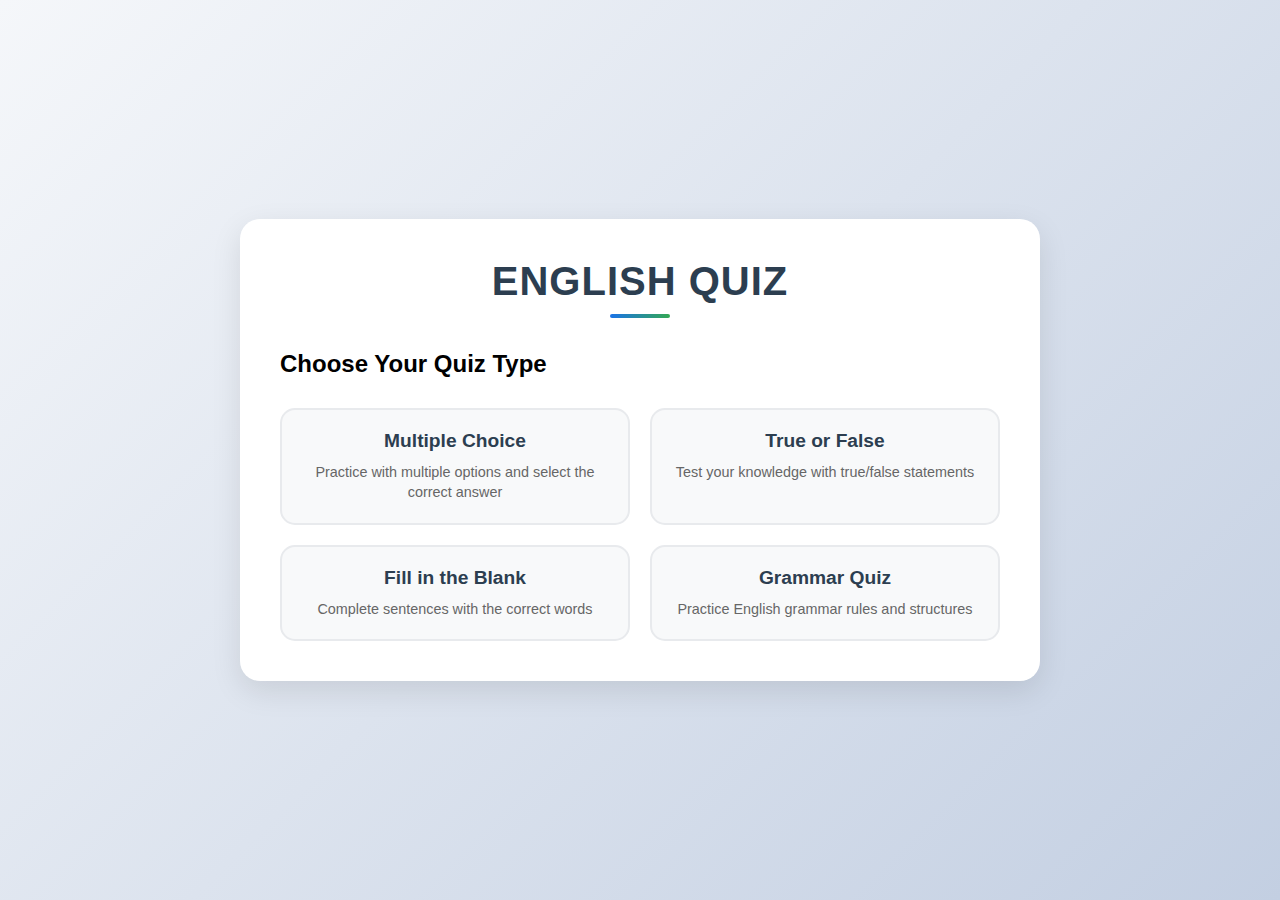
==== index.html @ 9cf87bb0 "second commit" ====
<!DOCTYPE html>
<html lang="en">

<head>
    <meta charset="UTF-8">
    <meta name="viewport" content="width=device-width, initial-scale=1.0">
    <title>English Quiz</title>
    <link rel="stylesheet" href="styles.css">
</head>

<body>
    <div class="container">
        <h1>English Quiz</h1>
        
        <!-- Quiz Selection Screen -->
        <div id="quiz-selection" class="active-section">
            <h2>Choose Your Quiz Type</h2>
            <div class="quiz-types">
                <div class="quiz-type" data-type="multiple-choice">
                    <h3>Multiple Choice</h3>
                    <p>Practice with multiple options and select the correct answer</p>
                </div>
                <div class="quiz-type" data-type="true-false">
                    <h3>True or False</h3>
                    <p>Test your knowledge with true/false statements</p>
                </div>
                <div class="quiz-type" data-type="fill-blank">
                    <h3>Fill in the Blank</h3>
                    <p>Complete sentences with the correct words</p>
                </div>
                <div class="quiz-type" data-type="grammar">
                    <h3>Grammar Quiz</h3>
                    <p>Practice English grammar rules and structures</p>
                </div>
            </div>
        </div>

        <!-- Quiz Container -->
        <div id="quiz-container" class="hide">
            <div id="progress-bar">
                <div id="progress"></div>
            </div>
            <div id="question-container">
                <h2 id="question"></h2>
                <div id="options-container"></div>
            </div>
            <button id="next-btn" class="btn">Next Question</button>
        </div>

        <!-- Result Container -->
        <div id="result-container" class="hide">
            <h2>Quiz Complete!</h2>
            <div class="score-details">
                <div class="score-circle">
                    <span id="score">0</span>
                    <span class="score-text">out of</span>
                    <span id="total-questions">0</span>
                </div>
            </div>
            <div class="action-buttons">
                <button id="try-again-btn" class="btn">Try Again</button>
                <button id="home-btn" class="btn btn-secondary">Back to Home</button>
            </div>
        </div>
    </div>
    <script src="script.js"></script>
</body>

</html>
---- styles.css ----
* {
    margin: 0;
    padding: 0;
    box-sizing: border-box;
    font-family: 'Poppins', Arial, sans-serif;
}

@keyframes fadeIn {
    from { opacity: 0; transform: translateY(20px); }
    to { opacity: 1; transform: translateY(0); }
}

@keyframes shake {
    0%, 100% { transform: translateX(0); }
    25% { transform: translateX(-5px); }
    75% { transform: translateX(5px); }
}

@keyframes pulse {
    0% { transform: scale(1); }
    50% { transform: scale(1.05); }
    100% { transform: scale(1); }
}

body {
    background: linear-gradient(135deg, #f5f7fa 0%, #c3cfe2 100%);
    min-height: 100vh;
    display: flex;
    justify-content: center;
    align-items: center;
    padding: 20px;
}

.container {
    background-color: white;
    border-radius: 20px;
    padding: 2.5rem;
    box-shadow: 0 10px 30px rgba(0, 0, 0, 0.1);
    width: 90%;
    max-width: 800px;
    animation: fadeIn 0.8s ease-out;
}

/* Quiz Selection Styles */
.quiz-types {
    display: grid;
    grid-template-columns: repeat(auto-fit, minmax(240px, 1fr));
    gap: 20px;
    margin-top: 30px;
}

.quiz-type {
    background: #f8f9fa;
    border: 2px solid #e8eaed;
    border-radius: 15px;
    padding: 20px;
    cursor: pointer;
    transition: all 0.3s ease;
    text-align: center;
}

.quiz-type:hover {
    transform: translateY(-5px);
    border-color: #1a73e8;
    box-shadow: 0 10px 20px rgba(26, 115, 232, 0.1);
}

.quiz-type h3 {
    color: #2c3e50;
    margin-bottom: 10px;
    font-size: 1.2rem;
}

.quiz-type p {
    color: #666;
    font-size: 0.9rem;
    line-height: 1.4;
}

/* Progress Bar */
#progress-bar {
    width: 100%;
    height: 8px;
    background-color: #f0f2f5;
    border-radius: 4px;
    margin-bottom: 20px;
    overflow: hidden;
}

#progress {
    height: 100%;
    background: linear-gradient(90deg, #1a73e8, #34a853);
    width: 0;
    transition: width 0.3s ease;
}

/* Score Circle */
.score-details {
    display: flex;
    justify-content: center;
    margin: 30px 0;
}

.score-circle {
    background: linear-gradient(135deg, #1a73e8 0%, #34a853 100%);
    width: 200px;
    height: 200px;
    border-radius: 50%;
    display: flex;
    flex-direction: column;
    justify-content: center;
    align-items: center;
    color: white;
    animation: pulse 1s ease-in-out;
}

#score {
    font-size: 4rem;
    font-weight: bold;
}

.score-text {
    font-size: 1.2rem;
    margin: 5px 0;
}

/* Action Buttons */
.action-buttons {
    display: flex;
    gap: 20px;
    justify-content: center;
    margin-top: 2rem;
}

.btn {
    display: inline-flex;
    align-items: center;
    justify-content: center;
    padding: 1rem 2rem;
    margin: 0.5rem;
    font-size: 1.1rem;
    font-weight: 600;
    text-transform: uppercase;
    letter-spacing: 1px;
    border: none;
    border-radius: 50px;
    cursor: pointer;
    transition: all 0.3s cubic-bezier(0.4, 0, 0.2, 1);
    background: linear-gradient(135deg, #1a73e8 0%, #1557b0 100%);
    color: white;
    box-shadow: 0 4px 15px rgba(26, 115, 232, 0.2);
    min-width: 200px;
    position: relative;
    overflow: hidden;
}

.btn::before {
    content: '';
    position: absolute;
    top: 0;
    left: 0;
    width: 100%;
    height: 100%;
    background: linear-gradient(135deg, rgba(255,255,255,0.1) 0%, rgba(255,255,255,0) 100%);
    transform: translateX(-100%);
    transition: transform 0.5s ease;
}

.btn:hover {
    transform: translateY(-3px);
    box-shadow: 0 8px 25px rgba(26, 115, 232, 0.3);
}

.btn:hover::before {
    transform: translateX(100%);
}

.btn:active {
    transform: translateY(1px);
    box-shadow: 0 4px 15px rgba(26, 115, 232, 0.2);
}

.btn-secondary {
    background: linear-gradient(135deg, #6c757d 0%, #495057 100%);
    box-shadow: 0 4px 15px rgba(108, 117, 125, 0.2);
}

.btn-secondary:hover {
    box-shadow: 0 8px 25px rgba(108, 117, 125, 0.3);
}

#next-btn {
    margin-top: 2rem;
    width: 100%;
    max-width: 300px;
    background: linear-gradient(135deg, #34a853 0%, #1e8e3e 100%);
    box-shadow: 0 4px 15px rgba(52, 168, 83, 0.2);
}

#next-btn:hover {
    box-shadow: 0 8px 25px rgba(52, 168, 83, 0.3);
}

h1 {
    text-align: center;
    color: #2c3e50;
    margin-bottom: 2rem;
    font-size: 2.5rem;
    font-weight: 600;
    text-transform: uppercase;
    letter-spacing: 1px;
    position: relative;
}

h1::after {
    content: '';
    display: block;
    width: 60px;
    height: 4px;
    background: linear-gradient(90deg, #1a73e8, #34a853);
    margin: 10px auto;
    border-radius: 2px;
}

#question {
    margin-bottom: 2rem;
    color: #2c3e50;
    font-size: 1.3rem;
    line-height: 1.5;
    font-weight: 500;
    animation: fadeIn 0.5s ease-out;
}

.option {
    background-color: #f8f9fa;
    border: 2px solid #e8eaed;
    border-radius: 12px;
    padding: 1.2rem;
    margin: 0.8rem 0;
    cursor: pointer;
    transition: all 0.3s cubic-bezier(0.4, 0, 0.2, 1);
    font-size: 1.1rem;
    position: relative;
    overflow: hidden;
}

.option:hover {
    background-color: #e8f0fe;
    border-color: #1a73e8;
    transform: translateY(-2px);
    box-shadow: 0 5px 15px rgba(0, 0, 0, 0.1);
}

.option.correct {
    background-color: #e6f4ea;
    border-color: #34a853;
    color: #1e8e3e;
    animation: pulse 0.5s ease-in-out;
}

.option.wrong {
    background-color: #fce8e6;
    border-color: #ea4335;
    color: #d93025;
    animation: shake 0.5s ease-in-out;
}

.hide {
    display: none !important;
}

.active-section {
    display: block;
    animation: fadeIn 0.5s ease-out;
}

.fill-blank-input {
    border: none;
    border-bottom: 2px solid #1a73e8;
    padding: 5px 10px;
    font-size: 1.1rem;
    margin: 0 5px;
    outline: none;
    transition: border-color 0.3s ease;
}

.fill-blank-input:focus {
    border-bottom-color: #34a853;
}

@media (max-width: 768px) {
    .quiz-types {
        grid-template-columns: 1fr;
    }

    .score-circle {
        width: 150px;
        height: 150px;
    }

    #score {
        font-size: 3rem;
    }

    .action-buttons {
        flex-direction: column;
    }
}

@media (max-width: 480px) {
    .container {
        padding: 1.5rem;
    }
    
    h1 {
        font-size: 2rem;
    }
    
    #question {
        font-size: 1.1rem;
    }
    
    .option {
        padding: 1rem;
        font-size: 1rem;
    }
    
    .action-buttons {
        flex-direction: column;
        align-items: center;
    }
    
    .btn {
        width: 100%;
        max-width: 250px;
        padding: 0.8rem 1.5rem;
        font-size: 1rem;
    }
}
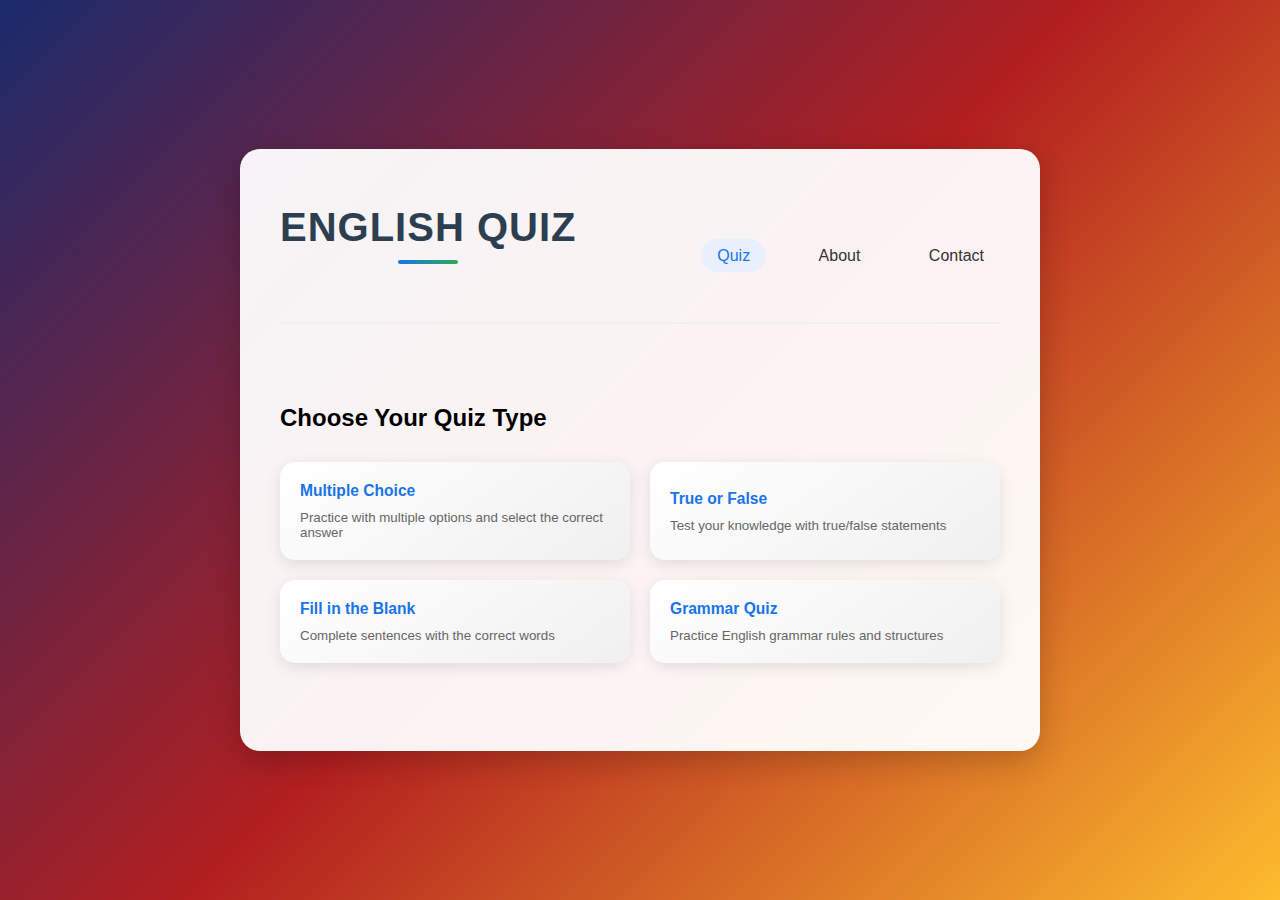
==== commit 1f9a7140: "Added other files" ====
--- a/index.html
+++ b/index.html
@@ -10,28 +10,35 @@
 
 <body>
     <div class="container">
-        <h1>English Quiz</h1>
+        <nav class="main-nav">
+            <h1>English Quiz</h1>
+            <div class="nav-links">
+                <a href="index.html" class="active">Quiz</a>
+                <a href="about.html">About</a>
+                <a href="contact.html">Contact</a>
+            </div>
+        </nav>
         
         <!-- Quiz Selection Screen -->
-        <div id="quiz-selection" class="active-section">
+        <div id="quiz-selection" class="active-section section">
             <h2>Choose Your Quiz Type</h2>
             <div class="quiz-types">
-                <div class="quiz-type" data-type="multiple-choice">
+                <button class="quiz-type" data-type="multiple-choice">
                     <h3>Multiple Choice</h3>
                     <p>Practice with multiple options and select the correct answer</p>
-                </div>
-                <div class="quiz-type" data-type="true-false">
+                </button>
+                <button class="quiz-type" data-type="true-false">
                     <h3>True or False</h3>
                     <p>Test your knowledge with true/false statements</p>
-                </div>
-                <div class="quiz-type" data-type="fill-blank">
+                </button>
+                <button class="quiz-type" data-type="fill-blank">
                     <h3>Fill in the Blank</h3>
                     <p>Complete sentences with the correct words</p>
-                </div>
-                <div class="quiz-type" data-type="grammar">
+                </button>
+                <button class="quiz-type" data-type="grammar">
                     <h3>Grammar Quiz</h3>
                     <p>Practice English grammar rules and structures</p>
-                </div>
+                </button>
             </div>
         </div>
 
@@ -44,7 +51,7 @@
                 <h2 id="question"></h2>
                 <div id="options-container"></div>
             </div>
-            <button id="next-btn" class="btn">Next Question</button>
+            <button id="next-btn" class="btn hide">Next Question</button>
         </div>
 
         <!-- Result Container -->
--- a/styles.css
+++ b/styles.css
@@ -23,7 +23,7 @@
 }
 
 body {
-    background: linear-gradient(135deg, #f5f7fa 0%, #c3cfe2 100%);
+    background: linear-gradient(135deg, #1a2a6c 0%, #b21f1f 50%, #fdbb2d 100%);
     min-height: 100vh;
     display: flex;
     justify-content: center;
@@ -32,13 +32,45 @@
 }
 
 .container {
-    background-color: white;
+    background: rgba(255, 255, 255, 0.95);
     border-radius: 20px;
     padding: 2.5rem;
-    box-shadow: 0 10px 30px rgba(0, 0, 0, 0.1);
+    box-shadow: 0 10px 30px rgba(0, 0, 0, 0.2);
     width: 90%;
     max-width: 800px;
     animation: fadeIn 0.8s ease-out;
+}
+
+/* Navigation Styles */
+.main-nav {
+    display: flex;
+    justify-content: space-between;
+    align-items: center;
+    padding: 1rem 0;
+    margin-bottom: 2rem;
+    border-bottom: 2px solid #f0f0f0;
+}
+
+.nav-links a {
+    color: #333;
+    text-decoration: none;
+    margin-left: 2rem;
+    font-weight: 500;
+    transition: color 0.3s ease;
+    padding: 0.5rem 1rem;
+    border-radius: 20px;
+}
+
+.nav-links a:hover,
+.nav-links a.active {
+    color: #1a73e8;
+    background-color: #e8f0fe;
+}
+
+/* Section Styles */
+.section {
+    padding: 3rem 0;
+    scroll-margin-top: 2rem;
 }
 
 /* Quiz Selection Styles */
@@ -50,48 +82,143 @@
 }
 
 .quiz-type {
-    background: #f8f9fa;
-    border: 2px solid #e8eaed;
+    background: linear-gradient(145deg, #ffffff, #f0f0f0);
+    border: none;
     border-radius: 15px;
     padding: 20px;
+    width: 100%;
+    text-align: left;
     cursor: pointer;
     transition: all 0.3s ease;
-    text-align: center;
+    box-shadow: 0 4px 15px rgba(0, 0, 0, 0.1);
 }
 
 .quiz-type:hover {
     transform: translateY(-5px);
-    border-color: #1a73e8;
-    box-shadow: 0 10px 20px rgba(26, 115, 232, 0.1);
+    box-shadow: 0 6px 20px rgba(0, 0, 0, 0.15);
 }
 
 .quiz-type h3 {
-    color: #2c3e50;
+    color: #1a73e8;
     margin-bottom: 10px;
-    font-size: 1.2rem;
 }
 
 .quiz-type p {
     color: #666;
-    font-size: 0.9rem;
-    line-height: 1.4;
+    margin: 0;
+}
+
+/* Quiz Styles */
+.options-container {
+    display: grid;
+    gap: 1.5rem;
+    margin: 2rem 0;
+}
+
+.option {
+    background: white;
+    border: 2px solid #e0e0e0;
+    border-radius: 12px;
+    padding: 1.2rem 1.5rem;
+    font-size: 1.1rem;
+    cursor: pointer;
+    transition: all 0.3s ease;
+    width: 100%;
+    text-align: left;
+}
+
+.option:not(.disabled):hover {
+    background: #f8f9fa;
+    border-color: #1a73e8;
+    transform: translateY(-2px);
+}
+
+.option.disabled {
+    opacity: 0.7;
+    cursor: not-allowed;
+    transform: none;
+}
+
+.option.correct {
+    background: #e6f4ea;
+    border-color: #34a853;
+    color: #1e8e3e;
+}
+
+.option.wrong {
+    background: #fce8e6;
+    border-color: #ea4335;
+    color: #d93025;
+}
+
+.next-btn {
+    display: block;
+    margin: 2rem auto;
+    padding: 1rem 2rem;
+    font-size: 1.1rem;
+    background: #1a73e8;
+    color: white;
+    border: none;
+    border-radius: 8px;
+    cursor: pointer;
+    transition: all 0.3s ease;
+}
+
+.next-btn:hover {
+    background: #1557b0;
+    transform: translateY(-2px);
+}
+
+.hide {
+    display: none !important;
 }
 
 /* Progress Bar */
 #progress-bar {
     width: 100%;
     height: 8px;
-    background-color: #f0f2f5;
+    background: #e0e0e0;
     border-radius: 4px;
-    margin-bottom: 20px;
+    margin-bottom: 2rem;
     overflow: hidden;
 }
 
 #progress {
+    width: 0;
     height: 100%;
-    background: linear-gradient(90deg, #1a73e8, #34a853);
-    width: 0;
+    background: #1a73e8;
     transition: width 0.3s ease;
+}
+
+/* Fill in the blank */
+.fill-blank-input {
+    width: 100%;
+    padding: 1rem;
+    font-size: 1.1rem;
+    border: 2px solid #e0e0e0;
+    border-radius: 8px;
+    transition: all 0.3s ease;
+}
+
+.fill-blank-input:focus {
+    border-color: #1a73e8;
+    outline: none;
+    box-shadow: 0 0 0 3px rgba(26,115,232,0.1);
+}
+
+.fill-blank-input.correct {
+    border-color: #34a853;
+    background: #e6f4ea;
+}
+
+.fill-blank-input.wrong {
+    border-color: #ea4335;
+    background: #fce8e6;
+}
+
+.fill-blank-input.disabled {
+    opacity: 0.7;
+    cursor: not-allowed;
 }
 
 /* Score Circle */
@@ -231,109 +358,249 @@
     animation: fadeIn 0.5s ease-out;
 }
 
-.option {
-    background-color: #f8f9fa;
-    border: 2px solid #e8eaed;
-    border-radius: 12px;
-    padding: 1.2rem;
-    margin: 0.8rem 0;
-    cursor: pointer;
-    transition: all 0.3s cubic-bezier(0.4, 0, 0.2, 1);
-    font-size: 1.1rem;
+/* About Page Styles */
+.about-section {
+    max-width: 1000px;
+    margin: 0 auto;
+}
+
+.about-content {
+    display: grid;
+    grid-template-columns: 300px 1fr;
+    gap: 3rem;
+    align-items: start;
+}
+
+.profile-image img {
+    width: 100%;
+    border-radius: 15px;
+    box-shadow: 0 10px 20px rgba(0,0,0,0.1);
+}
+
+.about-text h3 {
+    color: #1a73e8;
+    margin-bottom: 1.5rem;
+}
+
+.expertise-areas {
+    margin: 2rem 0;
+}
+
+.expertise-areas h4 {
+    color: #333;
+    margin-bottom: 1rem;
+}
+
+.expertise-areas ul {
+    list-style: none;
+    padding: 0;
+}
+
+.expertise-areas li {
+    padding: 0.5rem 0;
+    padding-left: 1.5rem;
     position: relative;
-    overflow: hidden;
-}
-
-.option:hover {
-    background-color: #e8f0fe;
+}
+
+.expertise-areas li:before {
+    content: "•";
+    color: #1a73e8;
+    position: absolute;
+    left: 0;
+}
+
+/* Contact Page Styles */
+.contact-section {
+    max-width: 1000px;
+    margin: 0 auto;
+}
+
+.contact-content {
+    display: grid;
+    grid-template-columns: 1fr 2fr;
+    gap: 3rem;
+}
+
+.contact-info {
+    background: #f8f9fa;
+    padding: 2rem;
+    border-radius: 15px;
+}
+
+.contact-item {
+    display: flex;
+    align-items: flex-start;
+    margin-bottom: 2rem;
+}
+
+.contact-item i {
+    font-size: 1.5rem;
+    color: #1a73e8;
+    margin-right: 1rem;
+    width: 2rem;
+    text-align: center;
+}
+
+.contact-details h4 {
+    margin: 0;
+    color: #333;
+}
+
+.contact-details p {
+    margin: 0.5rem 0 0;
+    color: #666;
+}
+
+.social-links {
+    display: flex;
+    gap: 1rem;
+    margin-top: 2rem;
+    padding-top: 2rem;
+    border-top: 1px solid #e0e0e0;
+}
+
+.social-link {
+    width: 40px;
+    height: 40px;
+    border-radius: 50%;
+    background: white;
+    display: flex;
+    align-items: center;
+    justify-content: center;
+    color: #1a73e8;
+    text-decoration: none;
+    transition: all 0.3s ease;
+}
+
+.social-link:hover {
+    background: #1a73e8;
+    color: white;
+    transform: translateY(-3px);
+}
+
+.contact-form-container {
+    background: white;
+    padding: 2rem;
+    border-radius: 15px;
+    box-shadow: 0 5px 15px rgba(0,0,0,0.05);
+}
+
+.contact-form {
+    display: grid;
+    gap: 1.5rem;
+}
+
+.form-group {
+    position: relative;
+}
+
+.form-group input,
+.form-group textarea {
+    width: 100%;
+    padding: 1rem;
+    border: 2px solid #e0e0e0;
+    border-radius: 8px;
+    font-size: 1rem;
+    transition: all 0.3s ease;
+}
+
+.form-group textarea {
+    min-height: 150px;
+    resize: vertical;
+}
+
+.form-group input:focus,
+.form-group textarea:focus {
     border-color: #1a73e8;
-    transform: translateY(-2px);
-    box-shadow: 0 5px 15px rgba(0, 0, 0, 0.1);
-}
-
-.option.correct {
-    background-color: #e6f4ea;
-    border-color: #34a853;
-    color: #1e8e3e;
-    animation: pulse 0.5s ease-in-out;
-}
-
-.option.wrong {
-    background-color: #fce8e6;
-    border-color: #ea4335;
-    color: #d93025;
-    animation: shake 0.5s ease-in-out;
-}
-
-.hide {
-    display: none !important;
-}
-
-.active-section {
-    display: block;
-    animation: fadeIn 0.5s ease-out;
-}
-
-.fill-blank-input {
-    border: none;
-    border-bottom: 2px solid #1a73e8;
-    padding: 5px 10px;
-    font-size: 1.1rem;
-    margin: 0 5px;
     outline: none;
-    transition: border-color 0.3s ease;
-}
-
-.fill-blank-input:focus {
-    border-bottom-color: #34a853;
-}
-
+    box-shadow: 0 0 0 3px rgba(26,115,232,0.1);
+}
+
+/* Responsive Design */
 @media (max-width: 768px) {
-    .quiz-types {
-        grid-template-columns: 1fr;
-    }
-
-    .score-circle {
-        width: 150px;
-        height: 150px;
-    }
-
-    #score {
-        font-size: 3rem;
-    }
-
-    .action-buttons {
-        flex-direction: column;
-    }
-}
-
-@media (max-width: 480px) {
     .container {
         padding: 1.5rem;
     }
-    
-    h1 {
-        font-size: 2rem;
-    }
-    
-    #question {
-        font-size: 1.1rem;
-    }
-    
+
+    .main-nav {
+        flex-direction: column;
+        text-align: center;
+    }
+
+    .nav-links {
+        margin-top: 1rem;
+    }
+
+    .nav-links a {
+        margin: 0 1rem;
+    }
+
+    .about-content,
+    .contact-content {
+        grid-template-columns: 1fr;
+        gap: 2rem;
+    }
+
+    .options-container {
+        gap: 1rem;
+    }
+
     .option {
         padding: 1rem;
         font-size: 1rem;
     }
-    
-    .action-buttons {
+
+    .quiz-types {
+        grid-template-columns: 1fr;
+    }
+
+    .profile-image {
+        max-width: 300px;
+        margin: 0 auto;
+    }
+
+    .contact-info {
+        order: 2;
+    }
+
+    .contact-form-container {
+        order: 1;
+    }
+
+    .social-links {
+        justify-content: center;
+    }
+}
+
+@media (max-width: 480px) {
+    .container {
+        padding: 1rem;
+    }
+
+    h1 {
+        font-size: 1.8rem;
+    }
+
+    h2 {
+        font-size: 1.5rem;
+    }
+
+    .nav-links a {
+        margin: 0 0.5rem;
+        font-size: 0.9rem;
+    }
+
+    .contact-item {
         flex-direction: column;
-        align-items: center;
-    }
-    
-    .btn {
-        width: 100%;
-        max-width: 250px;
-        padding: 0.8rem 1.5rem;
-        font-size: 1rem;
-    }
-}
+        text-align: center;
+    }
+
+    .contact-item i {
+        margin: 0 auto 1rem;
+    }
+
+    .form-group input,
+    .form-group textarea {
+        padding: 0.8rem;
+    }
+}
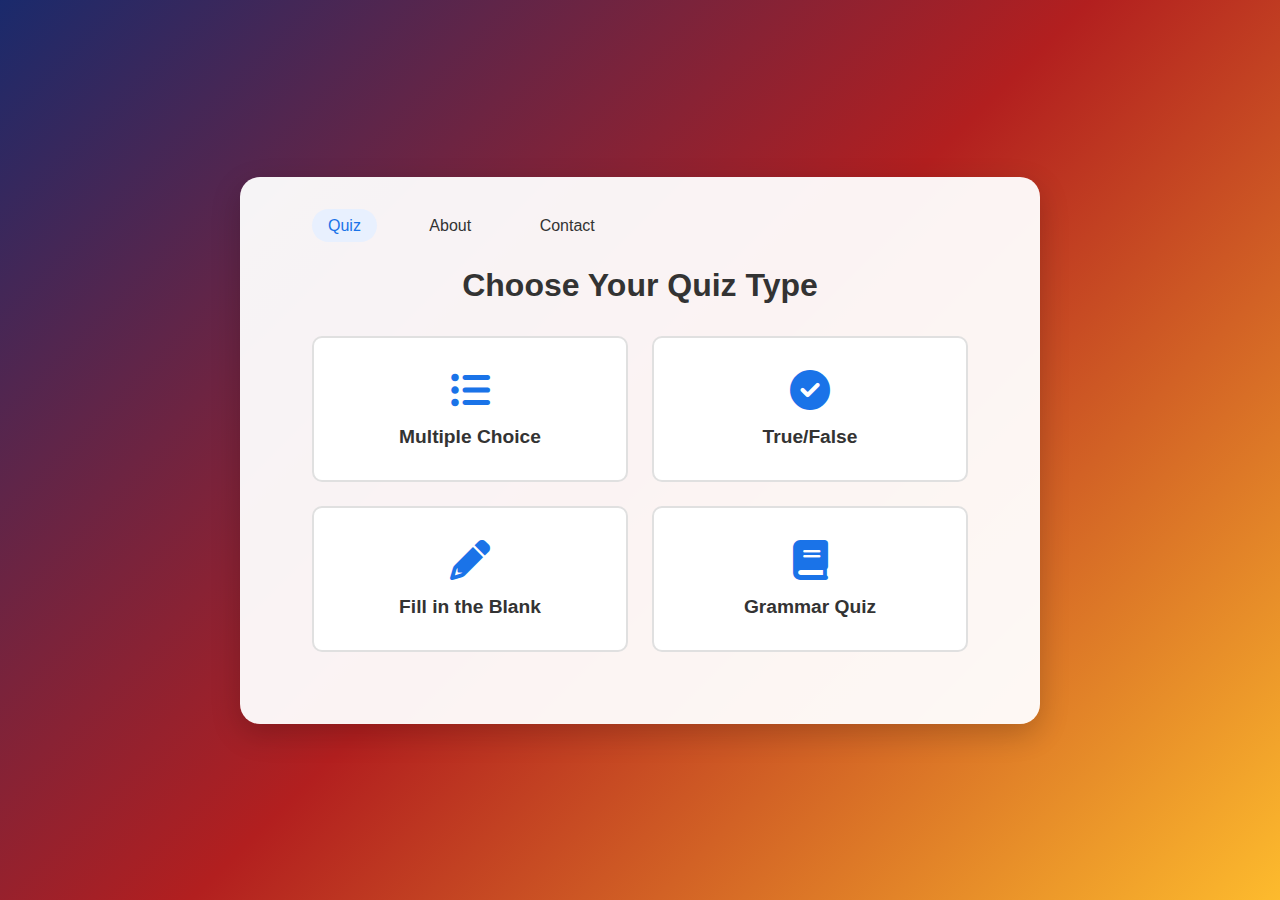
==== commit 2964eabc: "changed some style and added the end exam button" ====
--- a/index.html
+++ b/index.html
@@ -6,67 +6,68 @@
     <meta name="viewport" content="width=device-width, initial-scale=1.0">
     <title>English Quiz</title>
     <link rel="stylesheet" href="styles.css">
+    <link rel="stylesheet" href="https://cdnjs.cloudflare.com/ajax/libs/font-awesome/6.0.0/css/all.min.css">
 </head>
 
 <body>
     <div class="container">
-        <nav class="main-nav">
-            <h1>English Quiz</h1>
+        <nav class="navbar">
             <div class="nav-links">
                 <a href="index.html" class="active">Quiz</a>
                 <a href="about.html">About</a>
                 <a href="contact.html">Contact</a>
             </div>
         </nav>
-        
+
         <!-- Quiz Selection Screen -->
-        <div id="quiz-selection" class="active-section section">
+        <div id="quiz-selection" class="section">
             <h2>Choose Your Quiz Type</h2>
             <div class="quiz-types">
                 <button class="quiz-type" data-type="multiple-choice">
+                    <i class="fas fa-list-ul"></i>
                     <h3>Multiple Choice</h3>
-                    <p>Practice with multiple options and select the correct answer</p>
                 </button>
                 <button class="quiz-type" data-type="true-false">
-                    <h3>True or False</h3>
-                    <p>Test your knowledge with true/false statements</p>
+                    <i class="fas fa-check-circle"></i>
+                    <h3>True/False</h3>
                 </button>
                 <button class="quiz-type" data-type="fill-blank">
+                    <i class="fas fa-pencil-alt"></i>
                     <h3>Fill in the Blank</h3>
-                    <p>Complete sentences with the correct words</p>
                 </button>
                 <button class="quiz-type" data-type="grammar">
+                    <i class="fas fa-book"></i>
                     <h3>Grammar Quiz</h3>
-                    <p>Practice English grammar rules and structures</p>
                 </button>
             </div>
         </div>
 
         <!-- Quiz Container -->
-        <div id="quiz-container" class="hide">
-            <div id="progress-bar">
-                <div id="progress"></div>
+        <div id="quiz-container" class="section hide">
+            <div class="quiz-header">
+                <div class="progress-container">
+                    <div id="progress"></div>
+                </div>
+                <div class="quiz-controls">
+                    <button id="end-quiz-btn" class="control-btn">End Quiz</button>
+                    <button id="new-quiz-btn" class="control-btn">New Quiz</button>
+                </div>
             </div>
+
             <div id="question-container">
                 <h2 id="question"></h2>
                 <div id="options-container"></div>
+                <button id="next-btn" class="btn hide">Next Question</button>
             </div>
-            <button id="next-btn" class="btn hide">Next Question</button>
         </div>
 
         <!-- Result Container -->
-        <div id="result-container" class="hide">
+        <div id="result-container" class="section hide">
             <h2>Quiz Complete!</h2>
-            <div class="score-details">
-                <div class="score-circle">
-                    <span id="score">0</span>
-                    <span class="score-text">out of</span>
-                    <span id="total-questions">0</span>
-                </div>
-            </div>
-            <div class="action-buttons">
+            <p id="final-score"></p>
+            <div class="result-buttons">
                 <button id="try-again-btn" class="btn">Try Again</button>
-                <button id="home-btn" class="btn btn-secondary">Back to Home</button>
+                <button id="choose-new-btn" class="btn">Choose New Quiz</button>
             </div>
         </div>
     </div>
--- a/styles.css
+++ b/styles.css
@@ -67,127 +67,293 @@
     background-color: #e8f0fe;
 }
 
-/* Section Styles */
+/* Section Transitions */
 .section {
-    padding: 3rem 0;
-    scroll-margin-top: 2rem;
-}
-
-/* Quiz Selection Styles */
+    opacity: 1;
+    transform: translateY(0);
+    transition: all 0.5s ease;
+    max-width: 1200px;
+    margin: 0 auto;
+    padding: 2rem;
+}
+
+.section.hide {
+    display: none;
+    opacity: 0;
+    transform: translateY(20px);
+}
+
+/* Quiz Selection Screen */
+#quiz-selection {
+    text-align: center;
+}
+
+#quiz-selection h2 {
+    margin-bottom: 2rem;
+    color: #333;
+    font-size: 2rem;
+}
+
 .quiz-types {
     display: grid;
-    grid-template-columns: repeat(auto-fit, minmax(240px, 1fr));
-    gap: 20px;
-    margin-top: 30px;
+    grid-template-columns: repeat(auto-fit, minmax(250px, 1fr));
+    gap: 1.5rem;
+    margin: 0 auto;
+    max-width: 1000px;
 }
 
 .quiz-type {
-    background: linear-gradient(145deg, #ffffff, #f0f0f0);
-    border: none;
-    border-radius: 15px;
-    padding: 20px;
-    width: 100%;
-    text-align: left;
+    display: flex;
+    flex-direction: column;
+    align-items: center;
+    justify-content: center;
+    padding: 2rem;
+    background: white;
+    border-radius: 10px;
+    border: 2px solid #e0e0e0;
     cursor: pointer;
     transition: all 0.3s ease;
-    box-shadow: 0 4px 15px rgba(0, 0, 0, 0.1);
 }
 
 .quiz-type:hover {
     transform: translateY(-5px);
-    box-shadow: 0 6px 20px rgba(0, 0, 0, 0.15);
+    border-color: #1a73e8;
+    box-shadow: 0 5px 15px rgba(0,0,0,0.1);
+}
+
+.quiz-type i {
+    font-size: 2.5rem;
+    color: #1a73e8;
+    margin-bottom: 1rem;
 }
 
 .quiz-type h3 {
-    color: #1a73e8;
-    margin-bottom: 10px;
-}
-
-.quiz-type p {
-    color: #666;
     margin: 0;
-}
-
-/* Quiz Styles */
-.options-container {
+    color: #333;
+    font-size: 1.2rem;
+}
+
+/* Quiz Container */
+#quiz-container {
+    max-width: 800px;
+    background: white;
+    border-radius: 10px;
+    box-shadow: 0 2px 8px rgba(0,0,0,0.1);
+    padding: 2rem;
+}
+
+/* Responsive Design */
+@media (max-width: 768px) {
+    .section {
+        padding: 1rem;
+    }
+
+    .quiz-types {
+        grid-template-columns: 1fr;
+        gap: 1rem;
+    }
+
+    #quiz-selection h2 {
+        font-size: 1.5rem;
+        margin-bottom: 1.5rem;
+    }
+
+    .quiz-type {
+        padding: 1.5rem;
+    }
+
+    .quiz-type i {
+        font-size: 2rem;
+    }
+
+    .quiz-type h3 {
+        font-size: 1.1rem;
+    }
+}
+
+@media (max-width: 480px) {
+    .section {
+        padding: 0.8rem;
+    }
+
+    #quiz-selection h2 {
+        font-size: 1.3rem;
+        margin-bottom: 1rem;
+    }
+
+    .quiz-type {
+        padding: 1.2rem;
+    }
+
+    .quiz-type i {
+        font-size: 1.8rem;
+        margin-bottom: 0.8rem;
+    }
+
+    .quiz-type h3 {
+        font-size: 1rem;
+    }
+}
+
+/* Question Container */
+#question-container {
+    background: white;
+    padding: 2rem;
+    border-radius: 10px;
+    box-shadow: 0 2px 8px rgba(0,0,0,0.1);
+}
+
+#options-container {
     display: grid;
-    gap: 1.5rem;
-    margin: 2rem 0;
+    grid-template-columns: repeat(auto-fit, minmax(200px, 1fr));
+    gap: 1rem;
+    margin-top: 1.5rem;
 }
 
 .option {
+    width: 100%;
+    padding: 1rem;
+    border: 2px solid #e0e0e0;
+    border-radius: 8px;
     background: white;
-    border: 2px solid #e0e0e0;
-    border-radius: 12px;
-    padding: 1.2rem 1.5rem;
-    font-size: 1.1rem;
     cursor: pointer;
     transition: all 0.3s ease;
-    width: 100%;
-    text-align: left;
-}
-
-.option:not(.disabled):hover {
-    background: #f8f9fa;
+    font-size: 1rem;
+    color: #333;
+    text-align: center;
+}
+
+.option:hover:not(.disabled) {
     border-color: #1a73e8;
     transform: translateY(-2px);
+    box-shadow: 0 2px 8px rgba(0,0,0,0.1);
+}
+
+.option.correct {
+    background: #34a853;
+    color: white;
+    border-color: #34a853;
+}
+
+.option.wrong {
+    background: #ea4335;
+    color: white;
+    border-color: #ea4335;
 }
 
 .option.disabled {
+    cursor: not-allowed;
     opacity: 0.7;
-    cursor: not-allowed;
-    transform: none;
-}
-
-.option.correct {
-    background: #e6f4ea;
-    border-color: #34a853;
-    color: #1e8e3e;
-}
-
-.option.wrong {
-    background: #fce8e6;
-    border-color: #ea4335;
-    color: #d93025;
-}
-
-.next-btn {
-    display: block;
-    margin: 2rem auto;
-    padding: 1rem 2rem;
-    font-size: 1.1rem;
+}
+
+/* Progress Bar */
+.progress-container {
+    margin: 2rem 0;
+    background: #f5f5f5;
+    border-radius: 10px;
+    overflow: hidden;
+}
+
+#progress {
+    height: 10px;
     background: #1a73e8;
-    color: white;
+    width: 0;
+    transition: width 0.3s ease;
+}
+
+/* Controls */
+.control-btn {
+    padding: 0.8rem 1.5rem;
     border: none;
-    border-radius: 8px;
+    border-radius: 6px;
     cursor: pointer;
     transition: all 0.3s ease;
-}
-
-.next-btn:hover {
-    background: #1557b0;
+    font-size: 1rem;
+    color: white;
+}
+
+#end-quiz-btn {
+    background: #ea4335;
+}
+
+#new-quiz-btn {
+    background: #34a853;
+}
+
+.control-btn:hover {
     transform: translateY(-2px);
-}
-
-.hide {
-    display: none !important;
-}
-
-/* Progress Bar */
-#progress-bar {
-    width: 100%;
-    height: 8px;
-    background: #e0e0e0;
-    border-radius: 4px;
-    margin-bottom: 2rem;
-    overflow: hidden;
-}
-
-#progress {
-    width: 0;
-    height: 100%;
-    background: #1a73e8;
-    transition: width 0.3s ease;
+    box-shadow: 0 2px 8px rgba(0,0,0,0.1);
+}
+
+/* Result Container */
+#result-container {
+    text-align: center;
+    padding: 2rem;
+    background: white;
+    border-radius: 10px;
+    box-shadow: 0 2px 8px rgba(0,0,0,0.1);
+}
+
+.result-buttons {
+    display: flex;
+    justify-content: center;
+    gap: 1rem;
+    margin-top: 2rem;
+}
+
+/* Responsive Design */
+@media (max-width: 768px) {
+    .container {
+        padding: 1rem;
+    }
+
+    .quiz-types {
+        grid-template-columns: 1fr;
+    }
+
+    #options-container {
+        grid-template-columns: 1fr;
+    }
+
+    .quiz-controls {
+        flex-direction: column;
+    }
+
+    .control-btn {
+        width: 100%;
+    }
+
+    .result-buttons {
+        flex-direction: column;
+    }
+
+    .result-buttons button {
+        width: 100%;
+    }
+}
+
+@media (max-width: 480px) {
+    .quiz-type {
+        padding: 1.5rem;
+    }
+
+    .quiz-type i {
+        font-size: 2rem;
+    }
+
+    #question-container {
+        padding: 1.5rem;
+    }
+
+    .option {
+        padding: 0.8rem;
+        font-size: 0.9rem;
+    }
+
+    .control-btn {
+        padding: 0.7rem 1.2rem;
+        font-size: 0.9rem;
+    }
 }
 
 /* Fill in the blank */
@@ -219,6 +385,49 @@
 .fill-blank-input.disabled {
     opacity: 0.7;
     cursor: not-allowed;
+}
+
+.fill-blank-options {
+    display: grid;
+    gap: 1rem;
+    grid-template-columns: repeat(auto-fit, minmax(150px, 1fr));
+}
+
+.fill-blank-option {
+    width: 100%;
+    padding: 1rem;
+    margin-bottom: 1rem;
+    border: 2px solid #e0e0e0;
+    border-radius: 8px;
+    background: white;
+    cursor: pointer;
+    transition: all 0.3s ease;
+    font-size: 1rem;
+    color: #333;
+    text-align: center;
+}
+
+.fill-blank-option:hover:not(.disabled) {
+    border-color: #1a73e8;
+    transform: translateY(-2px);
+    box-shadow: 0 2px 8px rgba(0,0,0,0.1);
+}
+
+.fill-blank-option.correct {
+    background: #34a853;
+    color: white;
+    border-color: #34a853;
+}
+
+.fill-blank-option.wrong {
+    background: #ea4335;
+    color: white;
+    border-color: #ea4335;
+}
+
+.fill-blank-option.disabled {
+    cursor: not-allowed;
+    opacity: 0.7;
 }
 
 /* Score Circle */
@@ -410,103 +619,92 @@
 }
 
 /* Contact Page Styles */
-.contact-section {
-    max-width: 1000px;
-    margin: 0 auto;
-}
-
 .contact-content {
     display: grid;
-    grid-template-columns: 1fr 2fr;
-    gap: 3rem;
-}
-
-.contact-info {
+    grid-template-columns: repeat(auto-fit, minmax(300px, 1fr));
+    gap: 2rem;
+    padding: 2rem;
+    max-width: 1200px;
+    margin: 0 auto;
+}
+
+.contact-info,
+.contact-form-container {
+    background: white;
+    padding: 2rem;
+    border-radius: 10px;
+    box-shadow: 0 2px 8px rgba(0,0,0,0.1);
+}
+
+.contact-info h2,
+.contact-form-container h2 {
+    margin-bottom: 1.5rem;
+    color: #333;
+    font-size: 1.5rem;
+}
+
+.contact-details {
+    display: flex;
+    flex-direction: column;
+    gap: 1.5rem;
+}
+
+.contact-item {
+    display: flex;
+    align-items: center;
+    padding: 1rem;
     background: #f8f9fa;
-    padding: 2rem;
-    border-radius: 15px;
-}
-
-.contact-item {
-    display: flex;
-    align-items: flex-start;
-    margin-bottom: 2rem;
+    border-radius: 8px;
+    transition: transform 0.3s ease;
+}
+
+.contact-item:hover {
+    transform: translateY(-2px);
+    box-shadow: 0 2px 8px rgba(0,0,0,0.1);
 }
 
 .contact-item i {
     font-size: 1.5rem;
     color: #1a73e8;
     margin-right: 1rem;
-    width: 2rem;
+    min-width: 2rem;
     text-align: center;
 }
 
-.contact-details h4 {
+.contact-item .info {
+    flex: 1;
+}
+
+.contact-item .info h3 {
     margin: 0;
     color: #333;
-}
-
-.contact-details p {
-    margin: 0.5rem 0 0;
+    font-size: 1rem;
+}
+
+.contact-item .info p {
+    margin: 0.25rem 0 0;
     color: #666;
-}
-
-.social-links {
-    display: flex;
-    gap: 1rem;
-    margin-top: 2rem;
-    padding-top: 2rem;
-    border-top: 1px solid #e0e0e0;
-}
-
-.social-link {
-    width: 40px;
-    height: 40px;
-    border-radius: 50%;
-    background: white;
-    display: flex;
-    align-items: center;
-    justify-content: center;
-    color: #1a73e8;
-    text-decoration: none;
-    transition: all 0.3s ease;
-}
-
-.social-link:hover {
-    background: #1a73e8;
-    color: white;
-    transform: translateY(-3px);
-}
-
-.contact-form-container {
-    background: white;
-    padding: 2rem;
-    border-radius: 15px;
-    box-shadow: 0 5px 15px rgba(0,0,0,0.05);
+    font-size: 0.9rem;
 }
 
 .contact-form {
-    display: grid;
+    display: flex;
+    flex-direction: column;
     gap: 1.5rem;
 }
 
 .form-group {
-    position: relative;
+    margin: 0;
 }
 
 .form-group input,
 .form-group textarea {
     width: 100%;
     padding: 1rem;
-    border: 2px solid #e0e0e0;
+    border: 1px solid #ddd;
     border-radius: 8px;
     font-size: 1rem;
     transition: all 0.3s ease;
-}
-
-.form-group textarea {
-    min-height: 150px;
-    resize: vertical;
 }
 
 .form-group input:focus,
@@ -516,91 +714,148 @@
     box-shadow: 0 0 0 3px rgba(26,115,232,0.1);
 }
 
-/* Responsive Design */
+.form-group textarea {
+    min-height: 120px;
+    resize: vertical;
+}
+
+.submit-btn {
+    background: #1a73e8;
+    color: white;
+    padding: 1rem;
+    border: none;
+    border-radius: 8px;
+    font-size: 1rem;
+    cursor: pointer;
+    transition: all 0.3s ease;
+    width: 100%;
+}
+
+.submit-btn:hover {
+    background: #1557b0;
+    transform: translateY(-2px);
+}
+
+/* Responsive Styles */
 @media (max-width: 768px) {
-    .container {
+    .contact-content {
+        padding: 1rem;
+        grid-template-columns: 1fr;
+    }
+
+    .contact-info,
+    .contact-form-container {
         padding: 1.5rem;
-    }
-
-    .main-nav {
-        flex-direction: column;
-        text-align: center;
-    }
-
-    .nav-links {
-        margin-top: 1rem;
-    }
-
-    .nav-links a {
-        margin: 0 1rem;
-    }
-
-    .about-content,
-    .contact-content {
-        grid-template-columns: 1fr;
-        gap: 2rem;
-    }
-
-    .options-container {
-        gap: 1rem;
-    }
-
-    .option {
-        padding: 1rem;
-        font-size: 1rem;
-    }
-
-    .quiz-types {
-        grid-template-columns: 1fr;
-    }
-
-    .profile-image {
-        max-width: 300px;
-        margin: 0 auto;
-    }
-
-    .contact-info {
-        order: 2;
-    }
-
-    .contact-form-container {
-        order: 1;
-    }
-
-    .social-links {
-        justify-content: center;
     }
 }
 
 @media (max-width: 480px) {
     .container {
+        padding: 0.5rem;
+    }
+
+    .contact-content {
+        gap: 1rem;
+    }
+
+    .contact-info,
+    .contact-form-container {
         padding: 1rem;
     }
 
-    h1 {
-        font-size: 1.8rem;
-    }
-
-    h2 {
-        font-size: 1.5rem;
-    }
-
-    .nav-links a {
-        margin: 0 0.5rem;
+    .contact-item {
+        padding: 0.75rem;
+    }
+
+    .contact-item i {
+        font-size: 1.25rem;
+        margin-right: 0.75rem;
+        min-width: 1.5rem;
+    }
+
+    .contact-item .info h3 {
         font-size: 0.9rem;
     }
 
-    .contact-item {
-        flex-direction: column;
-        text-align: center;
-    }
-
-    .contact-item i {
-        margin: 0 auto 1rem;
+    .contact-item .info p {
+        font-size: 0.8rem;
     }
 
     .form-group input,
     .form-group textarea {
-        padding: 0.8rem;
-    }
-}
+        padding: 0.75rem;
+        font-size: 0.9rem;
+    }
+
+    .submit-btn {
+        padding: 0.75rem;
+        font-size: 0.9rem;
+    }
+}
+
+/* Quiz Header and Controls */
+.quiz-header {
+    display: flex;
+    flex-direction: column;
+    gap: 1rem;
+    margin-bottom: 2rem;
+}
+
+.quiz-controls {
+    display: flex;
+    justify-content: flex-end;
+    gap: 1rem;
+}
+
+.control-btn {
+    padding: 0.5rem 1rem;
+    border: none;
+    border-radius: 6px;
+    cursor: pointer;
+    transition: all 0.3s ease;
+    font-size: 0.9rem;
+}
+
+#end-quiz-btn {
+    background: #ea4335;
+    color: white;
+}
+
+#new-quiz-btn {
+    background: #34a853;
+    color: white;
+}
+
+.control-btn:hover {
+    transform: translateY(-2px);
+    box-shadow: 0 2px 8px rgba(0,0,0,0.1);
+}
+
+/* Hint Container */
+#hint-container {
+    margin-top: 1.5rem;
+    padding: 1rem;
+    background: #f8f9fa;
+    border-radius: 8px;
+    border: 1px solid #e0e0e0;
+}
+
+#hint-container p {
+    color: #666;
+    margin-bottom: 0.5rem;
+}
+
+#possible-answers {
+    display: flex;
+    flex-wrap: wrap;
+    gap: 0.5rem;
+}
+
+.possible-answer {
+    background: white;
+    padding: 0.3rem 0.8rem;
+    border-radius: 15px;
+    border: 1px solid #e0e0e0;
+    font-size: 0.9rem;
+    color: #1a73e8;
+}
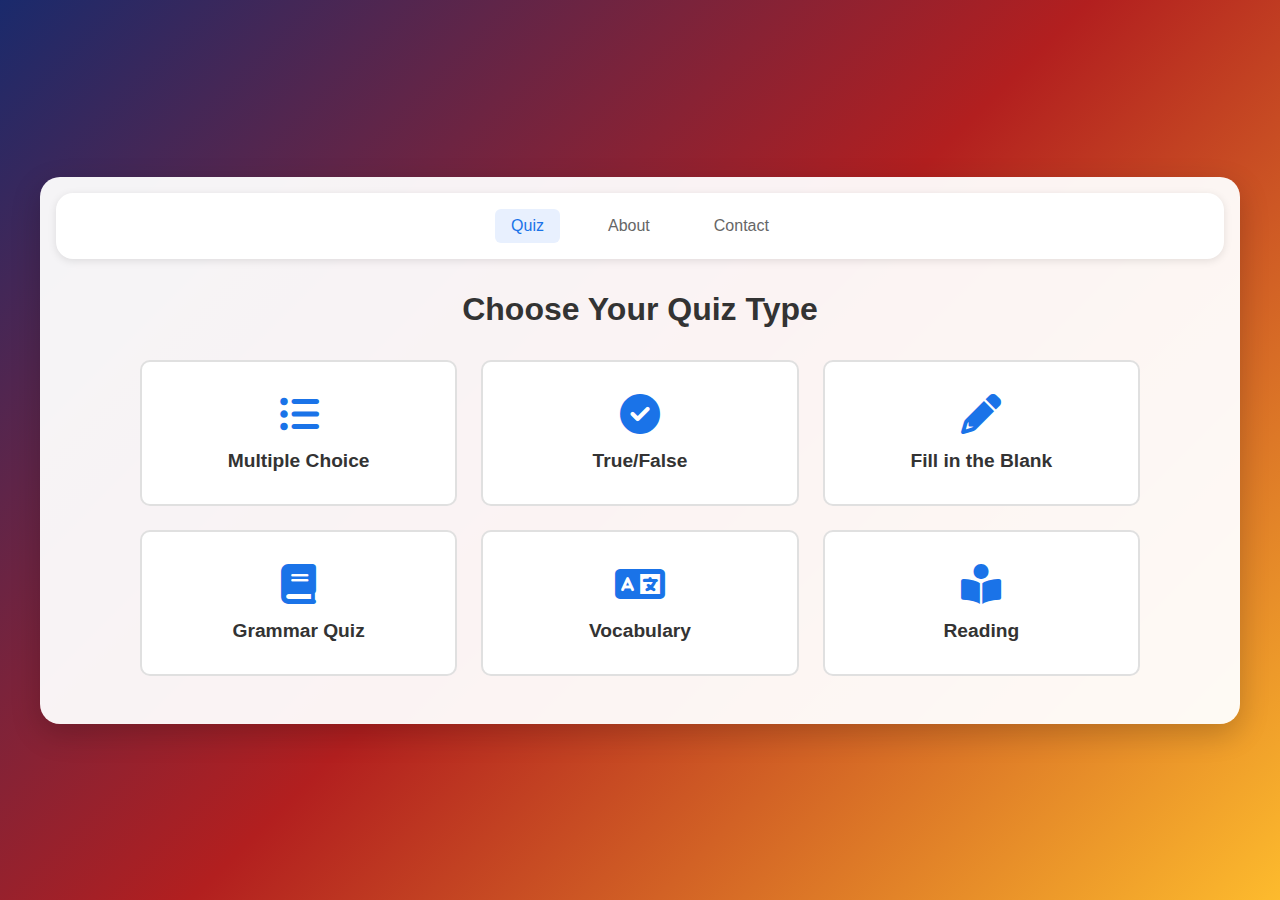
==== commit 29812b06: "responsive and added the two other types of Qs" ====
--- a/index.html
+++ b/index.html
@@ -39,32 +39,57 @@
                     <i class="fas fa-book"></i>
                     <h3>Grammar Quiz</h3>
                 </button>
+                <button class="quiz-type" data-type="vocabulary">
+                    <i class="fas fa-language"></i>
+                    <h3>Vocabulary</h3>
+                </button>
+                <button class="quiz-type" data-type="reading">
+                    <i class="fas fa-book-reader"></i>
+                    <h3>Reading</h3>
+                </button>
             </div>
         </div>
 
         <!-- Quiz Container -->
         <div id="quiz-container" class="section hide">
             <div class="quiz-header">
-                <div class="progress-container">
-                    <div id="progress"></div>
+                <div class="quiz-stats">
+                    <div class="timer-wrapper">
+                        <div class="timer-ring">
+                            <svg>
+                                <circle id="timer-circle" cx="40" cy="40" r="35"></circle>
+                            </svg>
+                            <div id="timer-display">40</div>
+                        </div>
+                    </div>
+                    <div class="question-stats">
+                        <div id="question-counter">
+                            <span id="current-question">0</span>
+                            <span class="separator">/</span>
+                            <span id="total-questions">0</span>
+                        </div>
+                        <div class="question-label">Questions</div>
+                    </div>
                 </div>
                 <div class="quiz-controls">
                     <button id="end-quiz-btn" class="control-btn">End Quiz</button>
-                    <button id="new-quiz-btn" class="control-btn">New Quiz</button>
                 </div>
             </div>
 
             <div id="question-container">
                 <h2 id="question"></h2>
                 <div id="options-container"></div>
-                <button id="next-btn" class="btn hide">Next Question</button>
             </div>
         </div>
 
         <!-- Result Container -->
         <div id="result-container" class="section hide">
             <h2>Quiz Complete!</h2>
-            <p id="final-score"></p>
+            <div class="result-summary">
+                <p id="final-score"></p>
+                <div id="performance-message"></div>
+                <div id="question-review"></div>
+            </div>
             <div class="result-buttons">
                 <button id="try-again-btn" class="btn">Try Again</button>
                 <button id="choose-new-btn" class="btn">Choose New Quiz</button>
--- a/styles.css
+++ b/styles.css
@@ -6,20 +6,45 @@
 }
 
 @keyframes fadeIn {
-    from { opacity: 0; transform: translateY(20px); }
-    to { opacity: 1; transform: translateY(0); }
+    from {
+        opacity: 0;
+        transform: translateY(20px);
+    }
+
+    to {
+        opacity: 1;
+        transform: translateY(0);
+    }
 }
 
 @keyframes shake {
-    0%, 100% { transform: translateX(0); }
-    25% { transform: translateX(-5px); }
-    75% { transform: translateX(5px); }
+
+    0%,
+    100% {
+        transform: translateX(0);
+    }
+
+    25% {
+        transform: translateX(-5px);
+    }
+
+    75% {
+        transform: translateX(5px);
+    }
 }
 
 @keyframes pulse {
-    0% { transform: scale(1); }
-    50% { transform: scale(1.05); }
-    100% { transform: scale(1); }
+    0% {
+        transform: scale(1);
+    }
+
+    50% {
+        transform: scale(1.05);
+    }
+
+    100% {
+        transform: scale(1);
+    }
 }
 
 body {
@@ -42,29 +67,74 @@
 }
 
 /* Navigation Styles */
-.main-nav {
-    display: flex;
-    justify-content: space-between;
+.navbar {
+    background: white;
+    padding: 1rem;
+    box-shadow: 0 2px 8px rgba(0,0,0,0.1);
+    position: sticky;
+    top: 0;
+    z-index: 1000;
+    width: 100%;
+    text-align: center;
+    border-radius: 17px;
+}
+
+.nav-links {
+    display: flex;
+    justify-content: center;
     align-items: center;
-    padding: 1rem 0;
-    margin-bottom: 2rem;
-    border-bottom: 2px solid #f0f0f0;
+    gap: 2rem;
+    max-width: 1200px;
+    margin: 0 auto;
+    padding: 0;
+    list-style: none;
 }
 
 .nav-links a {
-    color: #333;
+    color: #666;
     text-decoration: none;
-    margin-left: 2rem;
-    font-weight: 500;
-    transition: color 0.3s ease;
+    font-size: 1rem;
     padding: 0.5rem 1rem;
-    border-radius: 20px;
+    border-radius: 6px;
+    transition: all 0.3s ease;
+    display: inline-block;
 }
 
 .nav-links a:hover,
 .nav-links a.active {
     color: #1a73e8;
-    background-color: #e8f0fe;
+    background: #e8f0fe;
+}
+
+@media (max-width: 768px) {
+    .navbar {
+        padding: 0.8rem;
+    }
+
+    .nav-links {
+        gap: 1rem;
+        justify-content: center;
+    }
+
+    .nav-links a {
+        font-size: 0.9rem;
+        padding: 0.4rem 0.8rem;
+    }
+}
+
+@media (max-width: 480px) {
+    .navbar {
+        padding: 0.6rem;
+    }
+
+    .nav-links {
+        gap: 0.5rem;
+    }
+
+    .nav-links a {
+        font-size: 0.85rem;
+        padding: 0.3rem 0.6rem;
+    }
 }
 
 /* Section Transitions */
@@ -118,7 +188,7 @@
 .quiz-type:hover {
     transform: translateY(-5px);
     border-color: #1a73e8;
-    box-shadow: 0 5px 15px rgba(0,0,0,0.1);
+    box-shadow: 0 5px 15px rgba(0, 0, 0, 0.1);
 }
 
 .quiz-type i {
@@ -138,7 +208,7 @@
     max-width: 800px;
     background: white;
     border-radius: 10px;
-    box-shadow: 0 2px 8px rgba(0,0,0,0.1);
+    box-shadow: 0 2px 8px rgba(0, 0, 0, 0.1);
     padding: 2rem;
 }
 
@@ -200,50 +270,46 @@
     background: white;
     padding: 2rem;
     border-radius: 10px;
-    box-shadow: 0 2px 8px rgba(0,0,0,0.1);
+    box-shadow: 0 2px 8px rgba(0, 0, 0, 0.1);
 }
 
 #options-container {
     display: grid;
-    grid-template-columns: repeat(auto-fit, minmax(200px, 1fr));
     gap: 1rem;
-    margin-top: 1.5rem;
-}
-
-.option {
-    width: 100%;
-    padding: 1rem;
-    border: 2px solid #e0e0e0;
-    border-radius: 8px;
-    background: white;
+    margin: 2rem 0;
+}
+
+.option-btn {
+    background-color: #f8f9fa;
+    border: 2px solid #dee2e6;
+    border-radius: 10px;
+    padding: 1rem 2rem;
+    font-size: 1.1rem;
     cursor: pointer;
     transition: all 0.3s ease;
-    font-size: 1rem;
-    color: #333;
-    text-align: center;
-}
-
-.option:hover:not(.disabled) {
-    border-color: #1a73e8;
+    text-align: left;
+    position: relative;
+    overflow: hidden;
+}
+
+.option-btn:hover {
+    background-color: #e9ecef;
     transform: translateY(-2px);
-    box-shadow: 0 2px 8px rgba(0,0,0,0.1);
-}
-
-.option.correct {
-    background: #34a853;
-    color: white;
-    border-color: #34a853;
-}
-
-.option.wrong {
-    background: #ea4335;
-    color: white;
-    border-color: #ea4335;
-}
-
-.option.disabled {
-    cursor: not-allowed;
-    opacity: 0.7;
+    box-shadow: 0 4px 8px rgba(0, 0, 0, 0.1);
+}
+
+.option-btn.correct {
+    background-color: #d4edda;
+    border-color: #28a745;
+    color: #155724;
+    pointer-events: none;
+}
+
+.option-btn.wrong {
+    background-color: #f8d7da;
+    border-color: #dc3545;
+    color: #721c24;
+    pointer-events: none;
 }
 
 /* Progress Bar */
@@ -282,23 +348,90 @@
 
 .control-btn:hover {
     transform: translateY(-2px);
-    box-shadow: 0 2px 8px rgba(0,0,0,0.1);
+    box-shadow: 0 2px 8px rgba(0, 0, 0, 0.1);
 }
 
 /* Result Container */
 #result-container {
     text-align: center;
     padding: 2rem;
-    background: white;
-    border-radius: 10px;
-    box-shadow: 0 2px 8px rgba(0,0,0,0.1);
+}
+
+.result-summary {
+    max-width: 600px;
+    margin: 2rem auto;
+    padding: 2rem;
+    background-color: #f8f9fa;
+    border-radius: 15px;
+    box-shadow: 0 4px 12px rgba(0, 0, 0, 0.1);
+}
+
+#final-score {
+    font-size: 2rem;
+    font-weight: bold;
+    color: #2c3e50;
+    margin-bottom: 1.5rem;
+}
+
+#performance-message {
+    font-size: 1.2rem;
+    color: #6c757d;
+    margin-bottom: 2rem;
+}
+
+#question-review {
+    text-align: left;
+    margin-top: 2rem;
+    padding-top: 2rem;
+    border-top: 2px solid #dee2e6;
+}
+
+.question-review-item {
+    margin-bottom: 1.5rem;
+    padding: 1rem;
+    border-radius: 8px;
+    background-color: white;
+}
+
+.question-review-item.correct {
+    border-left: 4px solid #28a745;
+}
+
+.question-review-item.wrong {
+    border-left: 4px solid #dc3545;
 }
 
 .result-buttons {
     display: flex;
+    gap: 1rem;
     justify-content: center;
-    gap: 1rem;
     margin-top: 2rem;
+}
+
+.result-buttons .btn {
+    padding: 1rem 2rem;
+    font-size: 1.1rem;
+    border-radius: 8px;
+    cursor: pointer;
+    transition: all 0.3s ease;
+}
+
+#try-again-btn {
+    background-color: #007bff;
+    color: white;
+    border: none;
+}
+
+#choose-new-btn {
+    background-color: #6c757d;
+    color: white;
+    border: none;
+}
+
+#try-again-btn:hover,
+#choose-new-btn:hover {
+    transform: translateY(-2px);
+    box-shadow: 0 4px 8px rgba(0, 0, 0, 0.2);
 }
 
 /* Responsive Design */
@@ -345,7 +478,7 @@
         padding: 1.5rem;
     }
 
-    .option {
+    .option-btn {
         padding: 0.8rem;
         font-size: 0.9rem;
     }
@@ -369,7 +502,7 @@
 .fill-blank-input:focus {
     border-color: #1a73e8;
     outline: none;
-    box-shadow: 0 0 0 3px rgba(26,115,232,0.1);
+    box-shadow: 0 0 0 3px rgba(26, 115, 232, 0.1);
 }
 
 .fill-blank-input.correct {
@@ -410,7 +543,7 @@
 .fill-blank-option:hover:not(.disabled) {
     border-color: #1a73e8;
     transform: translateY(-2px);
-    box-shadow: 0 2px 8px rgba(0,0,0,0.1);
+    box-shadow: 0 2px 8px rgba(0, 0, 0, 0.1);
 }
 
 .fill-blank-option.correct {
@@ -497,7 +630,7 @@
     left: 0;
     width: 100%;
     height: 100%;
-    background: linear-gradient(135deg, rgba(255,255,255,0.1) 0%, rgba(255,255,255,0) 100%);
+    background: linear-gradient(135deg, rgba(255, 255, 255, 0.1) 0%, rgba(255, 255, 255, 0) 100%);
     transform: translateX(-100%);
     transition: transform 0.5s ease;
 }
@@ -583,7 +716,7 @@
 .profile-image img {
     width: 100%;
     border-radius: 15px;
-    box-shadow: 0 10px 20px rgba(0,0,0,0.1);
+    box-shadow: 0 10px 20px rgba(0, 0, 0, 0.1);
 }
 
 .about-text h3 {
@@ -633,7 +766,7 @@
     background: white;
     padding: 2rem;
     border-radius: 10px;
-    box-shadow: 0 2px 8px rgba(0,0,0,0.1);
+    box-shadow: 0 2px 8px rgba(0, 0, 0, 0.1);
 }
 
 .contact-info h2,
@@ -660,7 +793,7 @@
 
 .contact-item:hover {
     transform: translateY(-2px);
-    box-shadow: 0 2px 8px rgba(0,0,0,0.1);
+    box-shadow: 0 2px 8px rgba(0, 0, 0, 0.1);
 }
 
 .contact-item i {
@@ -711,7 +844,7 @@
 .form-group textarea:focus {
     border-color: #1a73e8;
     outline: none;
-    box-shadow: 0 0 0 3px rgba(26,115,232,0.1);
+    box-shadow: 0 0 0 3px rgba(26, 115, 232, 0.1);
 }
 
 .form-group textarea {
@@ -828,7 +961,7 @@
 
 .control-btn:hover {
     transform: translateY(-2px);
-    box-shadow: 0 2px 8px rgba(0,0,0,0.1);
+    box-shadow: 0 2px 8px rgba(0, 0, 0, 0.1);
 }
 
 /* Hint Container */
@@ -859,3 +992,458 @@
     font-size: 0.9rem;
     color: #1a73e8;
 }
+
+/* Contact Section Styles */
+#contact-section {
+    max-width: 600px;
+    margin: 0 auto;
+    padding: 2rem;
+}
+
+#contact-section h2 {
+    text-align: center;
+    color: #333;
+    margin-bottom: 2rem;
+}
+
+.form-group {
+    margin-bottom: 1.5rem;
+}
+
+.form-group label {
+    display: block;
+    margin-bottom: 0.5rem;
+    color: #555;
+    font-weight: 500;
+}
+
+.form-group input,
+.form-group textarea {
+    width: 100%;
+    padding: 0.8rem;
+    border: 1px solid #ddd;
+    border-radius: 8px;
+    font-size: 1rem;
+    transition: border-color 0.3s ease;
+}
+
+.form-group input:focus,
+.form-group textarea:focus {
+    outline: none;
+    border-color: #1a73e8;
+    box-shadow: 0 0 0 2px rgba(26, 115, 232, 0.2);
+}
+
+.form-group textarea {
+    resize: vertical;
+    min-height: 120px;
+}
+
+#contact-section button[type="submit"] {
+    background-color: #1a73e8;
+    color: white;
+    padding: 1rem 2rem;
+    border: none;
+    border-radius: 8px;
+    font-size: 1rem;
+    cursor: pointer;
+    width: 100%;
+    transition: background-color 0.3s ease;
+}
+
+#contact-section button[type="submit"]:hover {
+    background-color: #1557b0;
+}
+
+/* Timer Display */
+#timer-display {
+    text-align: center;
+    font-size: 1.5rem;
+    font-weight: bold;
+    margin-bottom: 1rem;
+    padding: 0.5rem;
+    border-radius: 8px;
+    background-color: #f8f9fa;
+    transition: color 0.3s ease;
+}
+
+#timer-display.warning {
+    color: #dc3545;
+}
+
+/* Quiz Stats Styling */
+.quiz-stats {
+    display: flex;
+    align-items: center;
+    gap: 2rem;
+    padding: 1rem;
+    background: #f8f9fa;
+    border-radius: 15px;
+    box-shadow: 0 4px 15px rgba(0, 0, 0, 0.1);
+    margin-bottom: 2rem;
+}
+
+/* Timer Styling */
+.timer-wrapper {
+    position: relative;
+    width: 90px;
+    height: 90px;
+    display: flex;
+    justify-content: center;
+    align-items: center;
+    margin: 1rem;
+}
+
+.timer-ring {
+    position: relative;
+    width: 100%;
+    height: 100%;
+}
+
+.timer-ring svg {
+    width: 100%;
+    height: 100%;
+    transform: rotate(-90deg);
+}
+
+#timer-circle {
+    fill: none;
+    stroke: #e0e0e0;
+    stroke-width: 8;
+    stroke-linecap: round;
+    transition: stroke 0.3s ease;
+}
+
+#timer-circle.animated {
+    stroke: #4CAF50;
+    stroke-dasharray: 220;
+    stroke-dashoffset: 0;
+    animation: countdown linear forwards;
+}
+
+#timer-display {
+    position: absolute;
+    top: 50%;
+    left: 50%;
+    transform: translate(-50%, -50%);
+    font-size: 1.5rem;
+    font-weight: bold;
+    color: #333;
+}
+
+/* Timer animations */
+@keyframes countdown {
+    from {
+        stroke-dashoffset: 0;
+    }
+    to {
+        stroke-dashoffset: 220;
+    }
+}
+
+/* Timer state colors */
+#timer-circle.warning {
+    stroke: #FFA500;
+    animation: pulse-warning 1s ease-in-out infinite;
+}
+
+#timer-circle.danger {
+    stroke: #FF4444;
+    animation: pulse-danger 0.7s ease-in-out infinite;
+}
+
+@keyframes pulse-warning {
+    0%, 100% {
+        stroke-width: 8;
+    }
+    50% {
+        stroke-width: 10;
+    }
+}
+
+@keyframes pulse-danger {
+    0%, 100% {
+        stroke-width: 8;
+        filter: drop-shadow(0 0 2px rgba(255, 68, 68, 0.5));
+    }
+    50% {
+        stroke-width: 11;
+        filter: drop-shadow(0 0 6px rgba(255, 68, 68, 0.8));
+    }
+}
+
+/* Question Counter Styling */
+.question-stats {
+    text-align: center;
+}
+
+#question-counter {
+    font-size: 2rem;
+    font-weight: bold;
+    color: #2c3e50;
+    display: flex;
+    align-items: center;
+    gap: 0.5rem;
+}
+
+#current-question {
+    color: #1a73e8;
+    min-width: 1.5ch;
+    display: inline-block;
+}
+
+.separator {
+    color: #6c757d;
+}
+
+#total-questions {
+    color: #6c757d;
+}
+
+.question-label {
+    font-size: 0.9rem;
+    color: #6c757d;
+    text-transform: uppercase;
+    letter-spacing: 1px;
+    margin-top: 0.5rem;
+}
+
+/* Result Buttons Styling */
+.result-buttons {
+    display: flex;
+    gap: 1.5rem;
+    justify-content: center;
+    margin-top: 2rem;
+}
+
+#try-again-btn, #choose-new-btn {
+    padding: 1rem 2rem;
+    font-size: 1.1rem;
+    border: none;
+    border-radius: 10px;
+    cursor: pointer;
+    transition: all 0.3s ease;
+    color: white;
+    font-weight: 500;
+    min-width: 180px;
+}
+
+#try-again-btn {
+    background: linear-gradient(135deg, #1a73e8, #1557b0);
+}
+
+#choose-new-btn {
+    background: linear-gradient(135deg, #6c757d, #495057);
+}
+
+#try-again-btn:hover, #choose-new-btn:hover {
+    transform: translateY(-3px);
+    box-shadow: 0 6px 15px rgba(0, 0, 0, 0.2);
+}
+
+#try-again-btn:hover {
+    background: linear-gradient(135deg, #1557b0, #0d47a1);
+}
+
+#choose-new-btn:hover {
+    background: linear-gradient(135deg, #495057, #343a40);
+}
+
+/* Animations */
+@keyframes pulse {
+    0% { transform: scale(1); }
+    50% { transform: scale(1.05); }
+    100% { transform: scale(1); }
+}
+
+@keyframes countdown {
+    0% { transform: scale(1); }
+    20% { transform: scale(1.2); }
+    100% { transform: scale(1); }
+}
+
+.timer-warning {
+    animation: pulse 0.5s infinite;
+}
+
+#current-question {
+    animation: countdown 0.5s ease-out;
+}
+
+/* Container Base Styles */
+.container {
+    width: 100%;
+    max-width: 1200px;
+    margin: 0 auto;
+    padding: 1rem;
+}
+
+@media (max-width: 768px) {
+    .container {
+        padding: 0.8rem;
+    }
+}
+
+@media (max-width: 480px) {
+    .container {
+        padding: 0.5rem;
+    }
+}
+
+/* Navigation Styles */
+.navbar {
+    background: white;
+    padding: 1rem;
+    box-shadow: 0 2px 8px rgba(0,0,0,0.1);
+    position: sticky;
+    top: 0;
+    z-index: 1000;
+    width: 100%;
+    text-align: center;
+}
+
+.nav-links {
+    display: flex;
+    justify-content: center;
+    align-items: center;
+    gap: 2rem;
+    max-width: 1200px;
+    margin: 0 auto;
+    padding: 0;
+    list-style: none;
+}
+
+.nav-links a {
+    color: #666;
+    text-decoration: none;
+    font-size: 1rem;
+    padding: 0.5rem 1rem;
+    border-radius: 6px;
+    transition: all 0.3s ease;
+    display: inline-block;
+}
+
+.nav-links a:hover,
+.nav-links a.active {
+    color: #1a73e8;
+    background: #e8f0fe;
+}
+
+@media (max-width: 768px) {
+    .navbar {
+        padding: 0.8rem;
+    }
+
+    .nav-links {
+        gap: 1rem;
+        justify-content: center;
+    }
+
+    .nav-links a {
+        font-size: 0.9rem;
+        padding: 0.4rem 0.8rem;
+    }
+}
+
+@media (max-width: 480px) {
+    .navbar {
+        padding: 0.6rem;
+    }
+
+    .nav-links {
+        gap: 0.5rem;
+    }
+
+    .nav-links a {
+        font-size: 0.85rem;
+        padding: 0.3rem 0.6rem;
+    }
+}
+
+/* Contact Page Layout */
+.contact-content {
+    display: grid;
+    grid-template-columns: repeat(auto-fit, minmax(300px, 1fr));
+    gap: 2rem;
+    max-width: 1200px;
+    margin: 2rem auto;
+    padding: 0 1rem;
+}
+
+.contact-info,
+.contact-form-container {
+    background: white;
+    padding: 2rem;
+    border-radius: 10px;
+    box-shadow: 0 2px 8px rgba(0,0,0,0.1);
+}
+
+/* Responsive Design */
+@media (max-width: 768px) {
+    .navbar {
+        padding: 0.8rem;
+    }
+
+    .nav-links {
+        gap: 1rem;
+        justify-content: space-around;
+        padding: 0 1rem;
+    }
+
+    .nav-links a {
+        font-size: 0.9rem;
+        padding: 0.4rem 0.8rem;
+    }
+
+    .contact-content {
+        grid-template-columns: 1fr;
+        margin: 1rem auto;
+        gap: 1.5rem;
+    }
+
+    .contact-info,
+    .contact-form-container {
+        padding: 1.5rem;
+    }
+}
+
+@media (max-width: 480px) {
+    .navbar {
+        padding: 0.6rem;
+    }
+
+    .nav-links {
+        gap: 0.5rem;
+    }
+
+    .nav-links a {
+        font-size: 0.85rem;
+        padding: 0.3rem 0.6rem;
+    }
+
+    .contact-content {
+        margin: 0.8rem auto;
+        gap: 1rem;
+    }
+
+    .contact-info,
+    .contact-form-container {
+        padding: 1rem;
+    }
+
+    .contact-item {
+        padding: 0.8rem;
+    }
+
+    .form-group input,
+    .form-group textarea {
+        padding: 0.8rem;
+        font-size: 0.9rem;
+    }
+
+    .submit-btn {
+        width: 100%;
+        padding: 0.8rem;
+        font-size: 0.9rem;
+    }
+}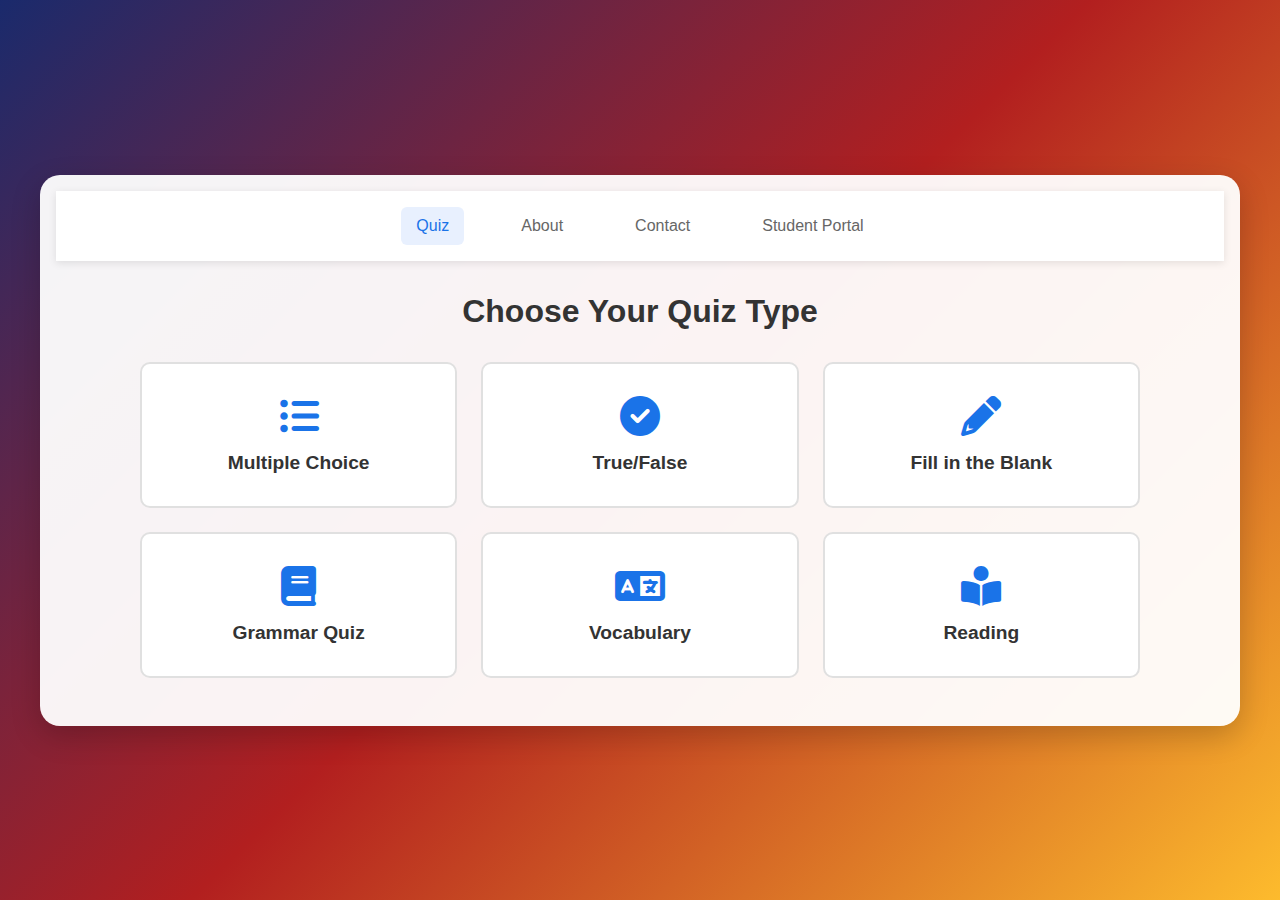
==== commit 8a89218a: "added students login" ====
--- a/index.html
+++ b/index.html
@@ -16,6 +16,7 @@
                 <a href="index.html" class="active">Quiz</a>
                 <a href="about.html">About</a>
                 <a href="contact.html">Contact</a>
+                <a href="student-portal.html">Student Portal</a>
             </div>
         </nav>
 
--- a/styles.css
+++ b/styles.css
@@ -70,13 +70,12 @@
 .navbar {
     background: white;
     padding: 1rem;
-    box-shadow: 0 2px 8px rgba(0,0,0,0.1);
+    box-shadow: 0 2px 8px rgba(0, 0, 0, 0.1);
     position: sticky;
     top: 0;
     z-index: 1000;
     width: 100%;
     text-align: center;
-    border-radius: 17px;
 }
 
 .nav-links {
@@ -94,7 +93,8 @@
     color: #666;
     text-decoration: none;
     font-size: 1rem;
-    padding: 0.5rem 1rem;
+    padding: 10px 15px;
+    margin: 0 5px;
     border-radius: 6px;
     transition: all 0.3s ease;
     display: inline-block;
@@ -114,11 +114,13 @@
     .nav-links {
         gap: 1rem;
         justify-content: center;
+        flex-wrap: wrap;
     }
 
     .nav-links a {
         font-size: 0.9rem;
         padding: 0.4rem 0.8rem;
+        margin: 5px;
     }
 }
 
@@ -135,6 +137,28 @@
         font-size: 0.85rem;
         padding: 0.3rem 0.6rem;
     }
+}
+
+/* Back button styles */
+.nav-buttons {
+    margin-bottom: 20px;
+}
+
+.back-btn {
+    display: inline-flex;
+    align-items: center;
+    padding: 10px 20px;
+    background: #f8f9fa;
+    color: #007bff;
+    text-decoration: none;
+    border-radius: 4px;
+    transition: all 0.3s ease;
+    font-weight: 500;
+}
+
+.back-btn:hover {
+    background: #e9ecef;
+    transform: translateX(-5px);
 }
 
 /* Section Transitions */
@@ -702,53 +726,162 @@
 
 /* About Page Styles */
 .about-section {
-    max-width: 1000px;
+    padding: 2rem;
+    animation: fadeIn 0.8s ease-out;
+}
+
+.about-header {
+    text-align: center;
+    margin-bottom: 3rem;
+}
+
+.about-header h1 {
+    color: #1a2a6c;
+    margin-bottom: 2rem;
+    font-size: 2.5rem;
+    text-shadow: 2px 2px 4px rgba(0, 0, 0, 0.1);
+}
+
+.about-image {
+    position: relative;
+    width: 100%;
+    max-width: 800px;
     margin: 0 auto;
+    border-radius: 15px;
+    overflow: hidden;
+    box-shadow: 0 10px 30px rgba(0, 0, 0, 0.2);
+}
+
+.feature-image {
+    width: 100%;
+    height: auto;
+    object-fit: cover;
+    transition: transform 0.3s ease;
+}
+
+.about-image:hover .feature-image {
+    transform: scale(1.02);
 }
 
 .about-content {
     display: grid;
-    grid-template-columns: 300px 1fr;
-    gap: 3rem;
-    align-items: start;
-}
-
-.profile-image img {
-    width: 100%;
+    grid-template-columns: repeat(auto-fit, minmax(250px, 1fr));
+    gap: 2rem;
+    margin-top: 3rem;
+}
+
+.feature-card {
+    background: white;
+    padding: 2rem;
     border-radius: 15px;
-    box-shadow: 0 10px 20px rgba(0, 0, 0, 0.1);
-}
-
-.about-text h3 {
-    color: #1a73e8;
-    margin-bottom: 1.5rem;
-}
-
-.expertise-areas {
-    margin: 2rem 0;
-}
-
-.expertise-areas h4 {
-    color: #333;
+    box-shadow: 0 5px 15px rgba(0, 0, 0, 0.1);
+    transition: transform 0.3s ease, box-shadow 0.3s ease;
+    text-align: center;
+}
+
+.feature-card:hover {
+    transform: translateY(-5px);
+    box-shadow: 0 8px 25px rgba(0, 0, 0, 0.15);
+}
+
+.feature-card i {
+    font-size: 2.5rem;
+    color: #1a2a6c;
+    margin-bottom: 0.5rem;
+}
+
+.feature-card h3 {
+    color: #2c3e50;
     margin-bottom: 1rem;
-}
-
-.expertise-areas ul {
+    font-size: 1.5rem;
+}
+
+.feature-card p {
+    color: #666;
+    line-height: 1.6;
+}
+
+.feature-card ul {
     list-style: none;
     padding: 0;
-}
-
-.expertise-areas li {
+    margin: 1rem 0;
+    text-align: left;
+}
+
+.feature-card ul li {
+    color: #666;
     padding: 0.5rem 0;
+    position: relative;
     padding-left: 1.5rem;
-    position: relative;
-}
-
-.expertise-areas li:before {
+}
+
+.feature-card ul li:before {
     content: "•";
-    color: #1a73e8;
+    color: #1a2a6c;
     position: absolute;
     left: 0;
+    font-weight: bold;
+}
+
+.about-footer {
+    text-align: center;
+    margin-top: 4rem;
+    padding: 2rem;
+    background: linear-gradient(135deg, #1a2a6c 0%, #b21f1f 50%, #fdbb2d 100%);
+    border-radius: 15px;
+    color: white;
+}
+
+.about-footer h3 {
+    margin-bottom: 1.5rem;
+    font-size: 1.8rem;
+}
+
+.cta-button {
+    display: inline-block;
+    padding: 1rem 2rem;
+    /* background: white; */
+    background: linear-gradient(135deg, #1a2a6c 0%, #b21f1f 50%, #fdbb2d 100%);
+    /* color: #1a2a6c; */
+    color: white;
+    text-decoration: none;
+    border-radius: 30px;
+    font-weight: bold;
+    transition: transform 0.3s ease, box-shadow 0.3s ease;
+    box-shadow: 0 5px 15px rgba(0, 0, 0, 0.2);
+}
+
+.cta-button:hover {
+    transform: translateY(-2px);
+    box-shadow: 0 8px 25px rgba(0, 0, 0, 0.3);
+}
+
+/* Media Queries for About Page */
+@media screen and (max-width: 768px) {
+    .about-section {
+        padding: 1rem;
+    }
+
+    .about-header h1 {
+        font-size: 2rem;
+    }
+
+    .about-content {
+        grid-template-columns: 1fr;
+    }
+
+    .feature-card {
+        padding: 1.5rem;
+    }
+
+    .about-footer {
+        margin-top: 2rem;
+        padding: 1.5rem;
+    }
+
+    .about-footer h3 {
+        font-size: 1.5rem;
+    }
 }
 
 /* Contact Page Styles */
@@ -921,6 +1054,7 @@
     }
 
     .submit-btn {
+        width: 100%;
         padding: 0.75rem;
         font-size: 0.9rem;
     }
@@ -1086,30 +1220,34 @@
 /* Timer Styling */
 .timer-wrapper {
     position: relative;
-    width: 90px;
-    height: 90px;
+    width: 80px;
+    height: 80px;
     display: flex;
     justify-content: center;
     align-items: center;
     margin: 1rem;
+    overflow: hidden;
 }
 
 .timer-ring {
     position: relative;
     width: 100%;
     height: 100%;
+    max-width: 80px;
+    max-height: 80px;
 }
 
 .timer-ring svg {
     width: 100%;
     height: 100%;
     transform: rotate(-90deg);
+    overflow: visible;
 }
 
 #timer-circle {
     fill: none;
     stroke: #e0e0e0;
-    stroke-width: 8;
+    stroke-width: 6;
     stroke-linecap: round;
     transition: stroke 0.3s ease;
 }
@@ -1136,6 +1274,7 @@
     from {
         stroke-dashoffset: 0;
     }
+
     to {
         stroke-dashoffset: 220;
     }
@@ -1153,19 +1292,25 @@
 }
 
 @keyframes pulse-warning {
-    0%, 100% {
+
+    0%,
+    100% {
         stroke-width: 8;
     }
+
     50% {
         stroke-width: 10;
     }
 }
 
 @keyframes pulse-danger {
-    0%, 100% {
+
+    0%,
+    100% {
         stroke-width: 8;
         filter: drop-shadow(0 0 2px rgba(255, 68, 68, 0.5));
     }
+
     50% {
         stroke-width: 11;
         filter: drop-shadow(0 0 6px rgba(255, 68, 68, 0.8));
@@ -1216,7 +1361,8 @@
     margin-top: 2rem;
 }
 
-#try-again-btn, #choose-new-btn {
+#try-again-btn,
+#choose-new-btn {
     padding: 1rem 2rem;
     font-size: 1.1rem;
     border: none;
@@ -1236,7 +1382,8 @@
     background: linear-gradient(135deg, #6c757d, #495057);
 }
 
-#try-again-btn:hover, #choose-new-btn:hover {
+#try-again-btn:hover,
+#choose-new-btn:hover {
     transform: translateY(-3px);
     box-shadow: 0 6px 15px rgba(0, 0, 0, 0.2);
 }
@@ -1251,15 +1398,31 @@
 
 /* Animations */
 @keyframes pulse {
-    0% { transform: scale(1); }
-    50% { transform: scale(1.05); }
-    100% { transform: scale(1); }
+    0% {
+        transform: scale(1);
+    }
+
+    50% {
+        transform: scale(1.05);
+    }
+
+    100% {
+        transform: scale(1);
+    }
 }
 
 @keyframes countdown {
-    0% { transform: scale(1); }
-    20% { transform: scale(1.2); }
-    100% { transform: scale(1); }
+    0% {
+        transform: scale(1);
+    }
+
+    20% {
+        transform: scale(1.2);
+    }
+
+    100% {
+        transform: scale(1);
+    }
 }
 
 .timer-warning {
@@ -1294,7 +1457,7 @@
 .navbar {
     background: white;
     padding: 1rem;
-    box-shadow: 0 2px 8px rgba(0,0,0,0.1);
+    box-shadow: 0 2px 8px rgba(0, 0, 0, 0.1);
     position: sticky;
     top: 0;
     z-index: 1000;
@@ -1317,7 +1480,8 @@
     color: #666;
     text-decoration: none;
     font-size: 1rem;
-    padding: 0.5rem 1rem;
+    padding: 10px 15px;
+    margin: 0 5px;
     border-radius: 6px;
     transition: all 0.3s ease;
     display: inline-block;
@@ -1337,11 +1501,13 @@
     .nav-links {
         gap: 1rem;
         justify-content: center;
+        flex-wrap: wrap;
     }
 
     .nav-links a {
         font-size: 0.9rem;
         padding: 0.4rem 0.8rem;
+        margin: 5px;
     }
 }
 
@@ -1375,7 +1541,7 @@
     background: white;
     padding: 2rem;
     border-radius: 10px;
-    box-shadow: 0 2px 8px rgba(0,0,0,0.1);
+    box-shadow: 0 2px 8px rgba(0, 0, 0, 0.1);
 }
 
 /* Responsive Design */
@@ -1446,4 +1612,689 @@
         padding: 0.8rem;
         font-size: 0.9rem;
     }
+}
+
+/* Media query for mobile devices */
+@media screen and (max-width: 768px) {
+    .timer-wrapper {
+        width: 60px;
+        height: 60px;
+    }
+
+    .timer-ring {
+        max-width: 60px;
+        max-height: 60px;
+    }
+
+    #timer-circle {
+        stroke-width: 4;
+    }
+
+    #timer-display {
+        font-size: 1rem !important;
+    }
+}
+
+/* Personal Section Styles */
+.personal-section {
+    margin: 3rem auto;
+    padding: 3rem 2rem;
+    background: linear-gradient(145deg, #ffffff, #f0f0f0);
+    border-radius: 30px;
+    box-shadow: 20px 20px 60px #d0d0d0, -20px -20px 60px #ffffff;
+    position: relative;
+    overflow: hidden;
+}
+
+.personal-section::before {
+    content: '';
+    position: absolute;
+    top: 0;
+    left: 0;
+    width: 100%;
+    height: 5px;
+    background: linear-gradient(90deg, #1a2a6c, #b21f1f, #fdbb2d);
+}
+
+.profile-container {
+    display: flex;
+    align-items: center;
+    gap: 3rem;
+    position: relative;
+}
+
+.profile-image-wrapper {
+    position: relative;
+    width: 250px;
+    height: 250px;
+    flex-shrink: 0;
+}
+
+.profile-image {
+    width: 100%;
+    height: 100%;
+    border-radius: 50%;
+    position: relative;
+    background: linear-gradient(145deg, #1a2a6c, #b21f1f);
+    padding: 5px;
+    animation: float 6s ease-in-out infinite;
+}
+
+.profile-image img {
+    width: 100%;
+    height: 100%;
+    border-radius: 50%;
+    object-fit: cover;
+    border: 4px solid white;
+}
+
+.profile-image::before {
+    content: '';
+    position: absolute;
+    top: -10px;
+    left: -10px;
+    right: -10px;
+    bottom: -10px;
+    border-radius: 50%;
+    background: linear-gradient(45deg, #1a2a6c, transparent, #b21f1f);
+    z-index: -1;
+    animation: rotate 3s linear infinite;
+}
+
+.profile-info {
+    flex-grow: 1;
+    position: relative;
+}
+
+.profile-info h2 {
+    font-size: 3rem;
+    background: linear-gradient(45deg, #1a2a6c, #b21f1f);
+    -webkit-background-clip: text;
+    -webkit-text-fill-color: transparent;
+    margin-bottom: 1rem;
+    position: relative;
+    display: inline-block;
+}
+
+.profile-info .title {
+    font-size: 1.4rem;
+    color: #666;
+    margin-bottom: 2rem;
+    position: relative;
+    padding-left: 20px;
+}
+
+.profile-info .title::before {
+    content: '';
+    position: absolute;
+    left: 0;
+    top: 50%;
+    width: 15px;
+    height: 2px;
+    background: #b21f1f;
+    transform: translateY(-50%);
+}
+
+.social-links {
+    display: flex;
+    gap: 1.5rem;
+    margin-top: 2rem;
+}
+
+.social-link {
+    width: 45px;
+    height: 45px;
+    border-radius: 12px;
+    display: flex;
+    align-items: center;
+    justify-content: center;
+    background: white;
+    box-shadow: 5px 5px 15px rgba(0, 0, 0, 0.1);
+    transition: all 0.3s ease;
+    position: relative;
+    overflow: hidden;
+}
+
+.social-link i {
+    font-size: 1.3rem;
+    color: #1a2a6c;
+    transition: all 0.3s ease;
+    position: relative;
+    z-index: 2;
+}
+
+.social-link::before {
+    content: '';
+    position: absolute;
+    top: 0;
+    left: 0;
+    width: 100%;
+    height: 100%;
+    background: linear-gradient(45deg, #1a2a6c, #b21f1f);
+    opacity: 0;
+    transition: all 0.3s ease;
+}
+
+.social-link:hover::before {
+    opacity: 1;
+}
+
+.social-link:hover i {
+    color: white;
+    transform: scale(1.2);
+}
+
+.skills-section {
+    margin-top: 4rem;
+    display: grid;
+    grid-template-columns: repeat(3, 1fr);
+    gap: 2rem;
+    position: relative;
+}
+
+.skills-card {
+    padding: 2rem;
+    border-radius: 20px;
+    background: white;
+    box-shadow: 5px 5px 15px rgba(0, 0, 0, 0.05);
+    transition: all 0.3s ease;
+    position: relative;
+    overflow: hidden;
+}
+
+.skills-card::before {
+    content: '';
+    position: absolute;
+    top: 0;
+    left: 0;
+    width: 4px;
+    height: 100%;
+    background: linear-gradient(to bottom, #1a2a6c, #b21f1f);
+    transition: all 0.3s ease;
+}
+
+.skills-card:hover {
+    transform: translateY(-5px);
+}
+
+.skills-card:hover::before {
+    width: 100%;
+    opacity: 0.1;
+}
+
+.skills-card h3 {
+    display: flex;
+    align-items: center;
+    gap: 0.8rem;
+    color: #1a2a6c;
+    font-size: 1.4rem;
+    margin-bottom: 1.5rem;
+}
+
+.skills-card h3 i {
+    font-size: 1.6rem;
+}
+
+.skills-card ul {
+    list-style: none;
+    padding: 0;
+}
+
+.skills-card ul li {
+    padding: 0.8rem 0;
+    color: #555;
+    position: relative;
+    padding-left: 25px;
+    transition: all 0.3s ease;
+}
+
+.skills-card ul li::before {
+    content: '→';
+    position: absolute;
+    left: 0;
+    color: #b21f1f;
+    transition: all 0.3s ease;
+}
+
+.skills-card ul li:hover {
+    color: #1a2a6c;
+    transform: translateX(5px);
+}
+
+@keyframes float {
+
+    0%,
+    100% {
+        transform: translateY(0);
+    }
+
+    50% {
+        transform: translateY(-10px);
+    }
+}
+
+@keyframes rotate {
+    from {
+        transform: rotate(0deg);
+    }
+
+    to {
+        transform: rotate(360deg);
+    }
+}
+
+/* Media Queries for Personal Section */
+@media screen and (max-width: 1024px) {
+    .skills-section {
+        grid-template-columns: repeat(2, 1fr);
+    }
+}
+
+@media screen and (max-width: 768px) {
+    .profile-container {
+        flex-direction: column;
+        text-align: center;
+    }
+
+    .profile-image-wrapper {
+        width: 200px;
+        height: 200px;
+        margin: 0 auto;
+    }
+
+    .profile-info .title {
+        padding-left: 0;
+    }
+
+    .profile-info .title::before {
+        display: none;
+    }
+
+    .social-links {
+        justify-content: center;
+    }
+
+    .skills-section {
+        grid-template-columns: 1fr;
+    }
+}
+
+/* Platform Section Styles */
+.platform-section {
+    margin: 4rem auto;
+    padding: 3rem 2rem;
+    background: white;
+    border-radius: 30px;
+    box-shadow: 0 10px 30px rgba(0, 0, 0, 0.05);
+}
+
+.platform-header {
+    text-align: center;
+    margin-bottom: 3rem;
+    position: relative;
+}
+
+.platform-header h2 {
+    font-size: 2.5rem;
+    color: #1a2a6c;
+    margin-bottom: 1rem;
+    position: relative;
+    display: inline-block;
+}
+
+.platform-header h2::after {
+    content: '';
+    position: absolute;
+    bottom: -10px;
+    left: 0;
+    width: 100%;
+    height: 3px;
+    background: linear-gradient(90deg, #1a2a6c, #b21f1f);
+    transform: scaleX(0.7);
+    transition: transform 0.3s ease;
+}
+
+.platform-header:hover h2::after {
+    transform: scaleX(1);
+}
+
+.platform-header p {
+    color: #666;
+    font-size: 1.2rem;
+    max-width: 800px;
+    margin: 1rem auto;
+}
+
+.features-grid {
+    display: grid;
+    grid-template-columns: repeat(2, 1fr);
+    gap: 2rem;
+    margin: 3rem 0;
+}
+
+.feature-card {
+    padding: 2rem;
+    background: linear-gradient(145deg, #ffffff, #f0f0f0);
+    border-radius: 20px;
+    transition: all 0.3s ease;
+    position: relative;
+    overflow: hidden;
+}
+
+.feature-card::before {
+    content: '';
+    position: absolute;
+    top: 0;
+    left: 0;
+    width: 100%;
+    height: 3px;
+    background: linear-gradient(90deg, #1a2a6c, #b21f1f);
+    transform: scaleX(0);
+    transition: transform 0.3s ease;
+}
+
+.feature-card:hover {
+    transform: translateY(-5px);
+}
+
+.feature-card:hover::before {
+    transform: scaleX(1);
+}
+
+.feature-icon {
+    width: 60px;
+    height: 60px;
+    background: linear-gradient(135deg, #1a2a6c, #b21f1f);
+    border-radius: 15px;
+    display: flex;
+    align-items: center;
+    justify-content: center;
+    margin-bottom: 1.5rem;
+    transition: all 0.3s ease;
+    margin-left: auto;
+    margin-right: auto;
+}
+
+.feature-card:hover .feature-icon {
+    transform: rotate(10deg);
+}
+
+.feature-icon i {
+    font-size: 1.8rem;
+    color: white;
+}
+
+.feature-card h3 {
+    color: #1a2a6c;
+    margin-bottom: 1rem;
+    font-size: 1.4rem;
+}
+
+.feature-card p {
+    color: #666;
+    line-height: 1.6;
+}
+
+.feature-card ul {
+    list-style: none;
+    padding: 0;
+    margin-top: 1rem;
+}
+
+.feature-card ul li {
+    color: #555;
+    padding: 0.5rem 0;
+    padding-left: 1.5rem;
+    position: relative;
+}
+
+.feature-card ul li::before {
+    content: '→';
+    position: absolute;
+    left: 0;
+    color: #b21f1f;
+}
+
+.platform-cta {
+    text-align: center;
+    margin-top: 4rem;
+    padding: 3rem;
+    background: rgba(255, 255, 255, 0.15);
+    border-radius: 20px;
+    position: relative;
+    overflow: hidden;
+}
+
+.platform-cta h3 {
+    color: #1a2a6c;
+    font-size: 2rem;
+    margin-bottom: 1rem;
+}
+
+.platform-cta p {
+    color: #666;
+    margin-bottom: 2rem;
+    font-size: 1.1rem;
+}
+
+/* Media Queries for Platform Section */
+@media screen and (max-width: 768px) {
+    .features-grid {
+        grid-template-columns: 1fr;
+    }
+
+    .platform-cta {
+        padding: 2rem;
+    }
+
+    .platform-cta h3 {
+        font-size: 1.6rem;
+    }
+
+    .platform-header h2 {
+        font-size: 2rem;
+    }
+
+    .feature-card {
+        text-align: center;
+    }
+
+    .feature-icon {
+        margin: 0 auto 1.5rem auto;
+    }
+}
+
+/* Student Portal Styles */
+.student-portal-container {
+    max-width: 1000px;
+    margin: 50px auto;
+    padding: 20px;
+}
+
+.login-form {
+    background: #ffffff;
+    padding: 30px;
+    border-radius: 8px;
+    box-shadow: 0 0 10px rgba(0,0,0,0.1);
+    max-width: 400px;
+    margin: 0 auto;
+}
+
+.form-group {
+    margin-bottom: 20px;
+}
+
+.form-group label {
+    display: block;
+    margin-bottom: 5px;
+    font-weight: bold;
+}
+
+.form-group input {
+    width: 100%;
+    padding: 8px;
+    border: 1px solid #ddd;
+    border-radius: 4px;
+}
+
+.login-btn, .logout-btn {
+    background: #007bff;
+    color: white;
+    padding: 10px 20px;
+    border: none;
+    border-radius: 4px;
+    cursor: pointer;
+    width: 100%;
+}
+
+.login-btn:hover, .logout-btn:hover {
+    background: #0056b3;
+}
+
+.dashboard {
+    background: #ffffff;
+    padding: 30px;
+    border-radius: 8px;
+    box-shadow: 0 0 10px rgba(0,0,0,0.1);
+}
+
+.dashboard h2, .dashboard h3 {
+    text-align: center;
+    margin-bottom: 20px;
+}
+
+.results-container {
+    display: grid;
+    grid-template-columns: repeat(auto-fit, minmax(200px, 1fr));
+    gap: 20px;
+    margin: 20px 0;
+}
+
+.result-card {
+    background: #f8f9fa;
+    padding: 20px;
+    border-radius: 8px;
+    text-align: center;
+    transition: transform 0.2s;
+}
+
+.result-card:hover {
+    transform: translateY(-5px);
+    box-shadow: 0 5px 15px rgba(0,0,0,0.1);
+}
+
+.result-card h3 {
+    margin: 0 0 10px 0;
+    color: #333;
+    font-size: 1rem;
+}
+
+.result-card p {
+    font-size: 24px;
+    font-weight: bold;
+    color: #007bff;
+    margin: 0;
+}
+
+.result-card small {
+    display: block;
+    color: #666;
+    margin-top: 5px;
+}
+
+.total-score-card {
+    background: #007bff;
+    color: white;
+    padding: 20px;
+    border-radius: 8px;
+    text-align: center;
+    margin: 30px 0;
+}
+
+.total-score-card h2 {
+    margin: 0;
+    color: white;
+}
+
+.total-score-card p {
+    font-size: 36px;
+    font-weight: bold;
+    margin: 10px 0;
+}
+
+.total-score-card small {
+    opacity: 0.8;
+}
+
+.hidden {
+    display: none;
+}
+
+.logout-btn {
+    margin-top: 20px;
+}
+
+@media (max-width: 768px) {
+    .results-container {
+        grid-template-columns: 1fr;
+    }
+    
+    .student-portal-container {
+        padding: 10px;
+    }
+}
+
+.student-info {
+    text-align: center;
+    margin-bottom: 30px;
+    background: #f8f9fa;
+    padding: 15px;
+    border-radius: 8px;
+    display: flex;
+    justify-content: center;
+    gap: 30px;
+}
+
+.student-info h3 {
+    margin: 0;
+    color: #333;
+    font-size: 1.1rem;
+}
+
+.student-info span {
+    color: #007bff;
+    font-weight: bold;
+}
+
+.total-score-card {
+    background: #007bff;
+    color: white;
+    padding: 20px;
+    border-radius: 8px;
+    text-align: center;
+    margin: 30px 0;
+}
+
+.total-score-card h2 {
+    margin: 0;
+    color: white;
+}
+
+.total-score-card p {
+    font-size: 36px;
+    font-weight: bold;
+    margin: 5px 0;
+}
+
+.total-score-card .percentage {
+    font-size: 24px;
+    opacity: 0.9;
+    margin-top: 0;
+}
+
+@media (max-width: 768px) {
+    .student-info {
+        flex-direction: column;
+        gap: 10px;
+    }
 }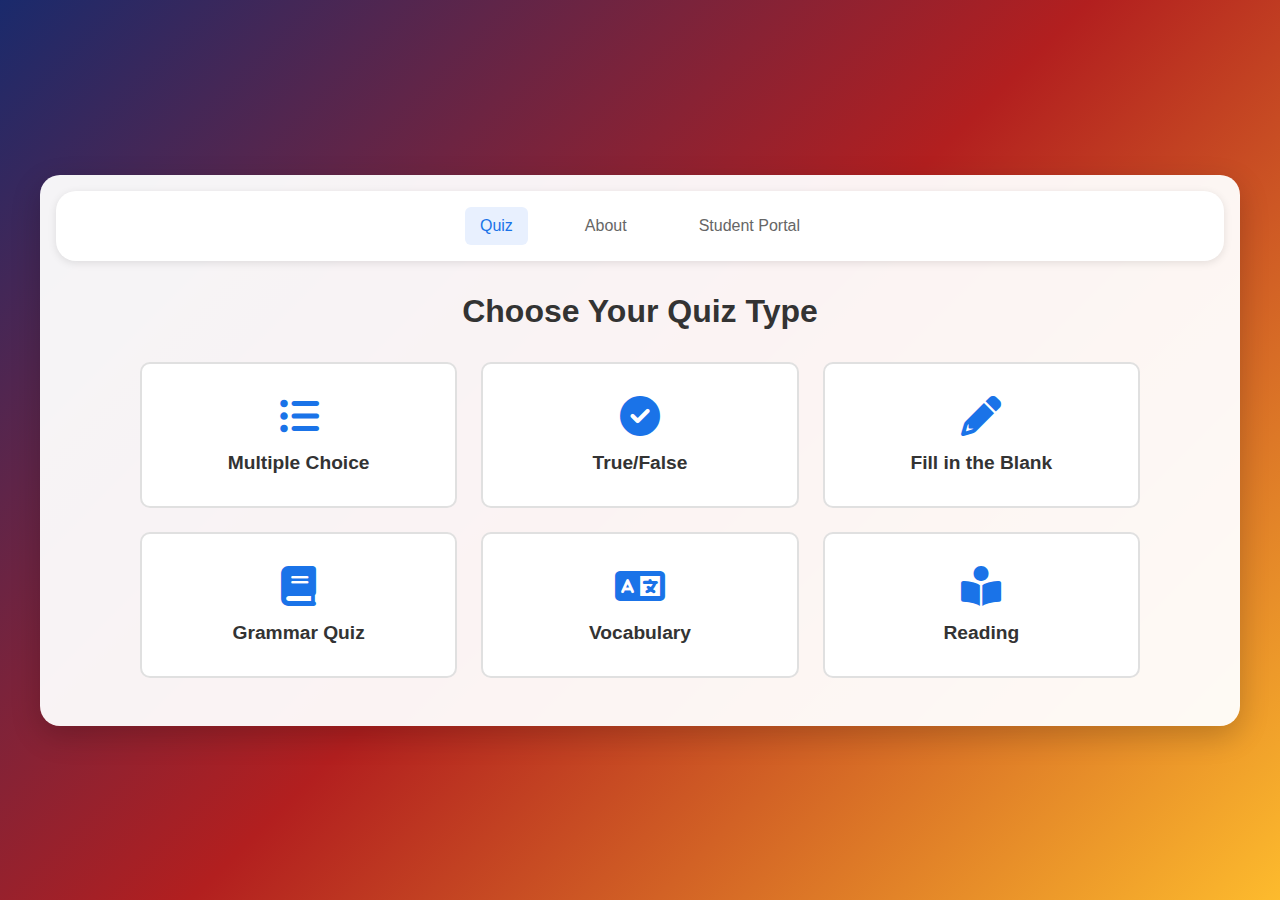
==== commit 90c667c0: "disable the contact link" ====
--- a/index.html
+++ b/index.html
@@ -15,7 +15,7 @@
             <div class="nav-links">
                 <a href="index.html" class="active">Quiz</a>
                 <a href="about.html">About</a>
-                <a href="contact.html">Contact</a>
+                <!-- <a href="contact.html">Contact</a> -->
                 <a href="student-portal.html">Student Portal</a>
             </div>
         </nav>
--- a/styles.css
+++ b/styles.css
@@ -76,6 +76,7 @@
     z-index: 1000;
     width: 100%;
     text-align: center;
+    border-radius: 20px;
 }
 
 .nav-links {
@@ -97,7 +98,7 @@
     margin: 0 5px;
     border-radius: 6px;
     transition: all 0.3s ease;
-    display: inline-block;
+    display: inline-block;  
 }
 
 .nav-links a:hover,
